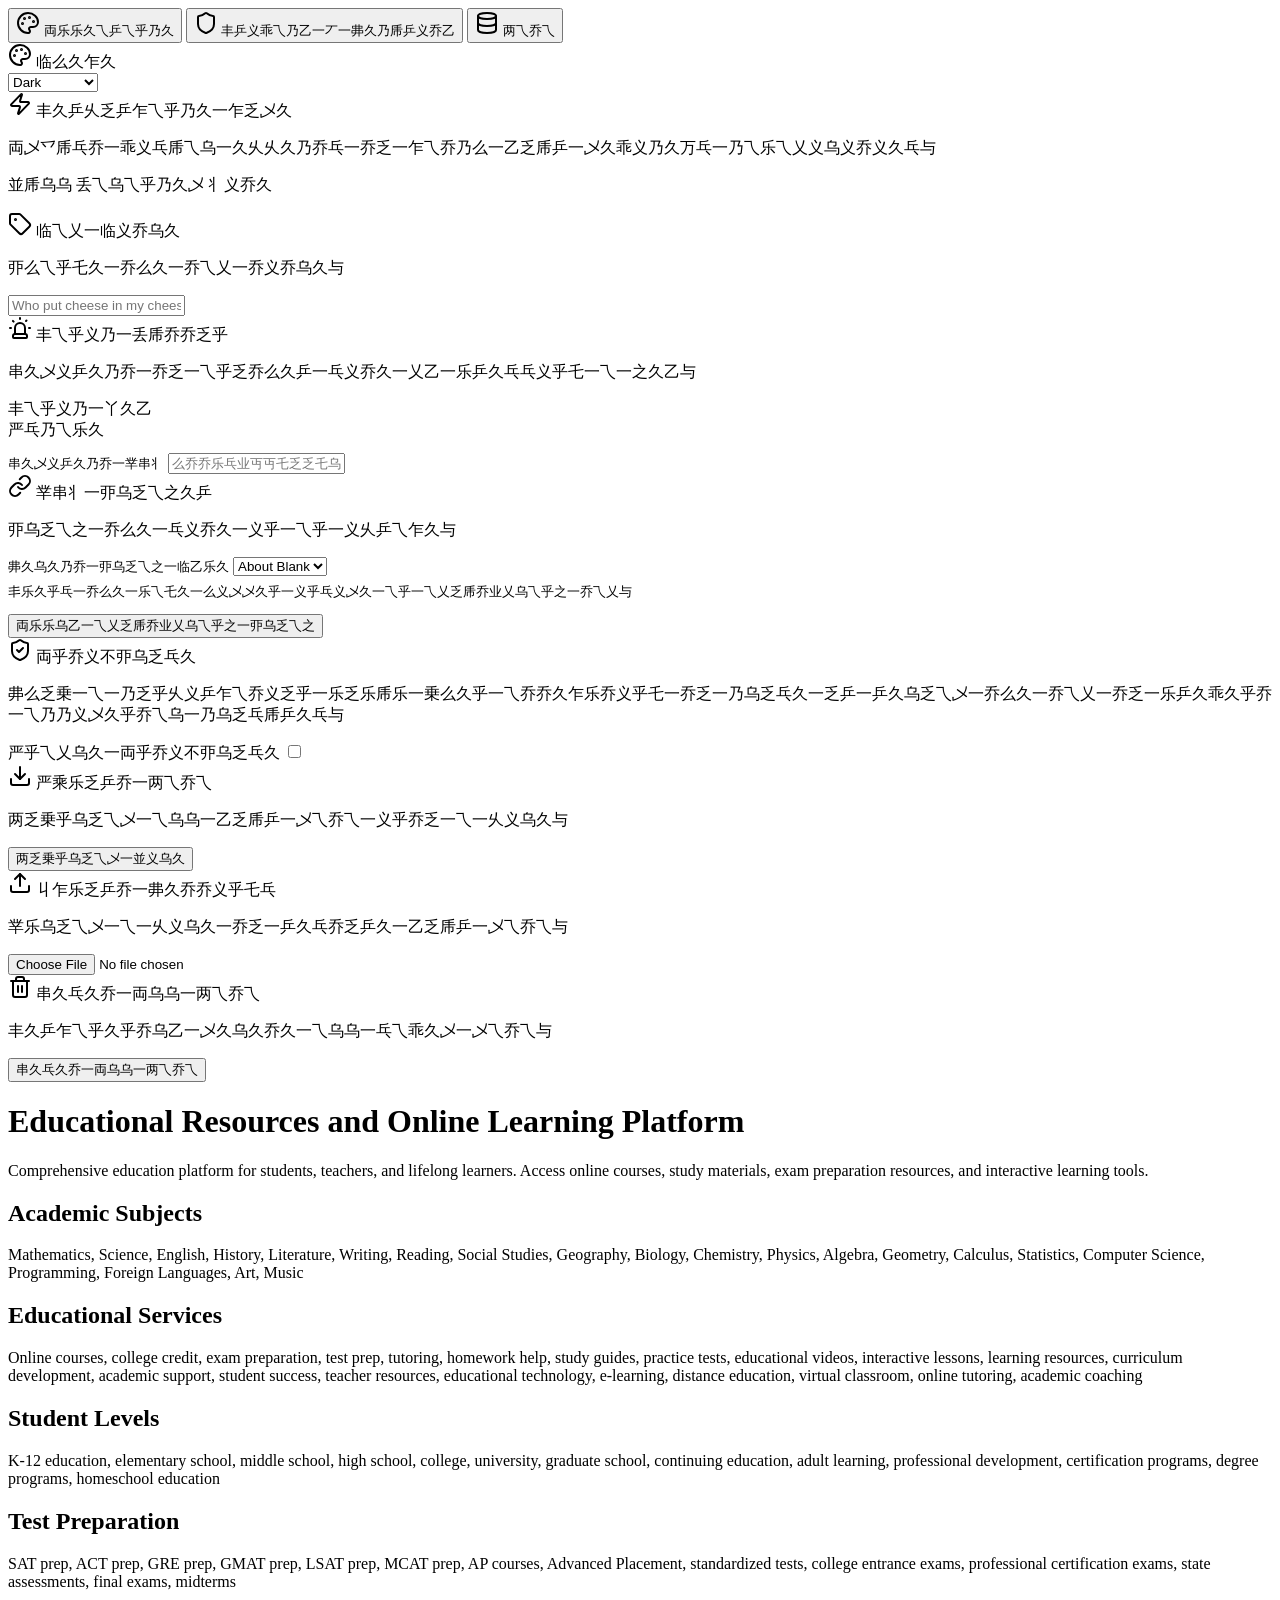
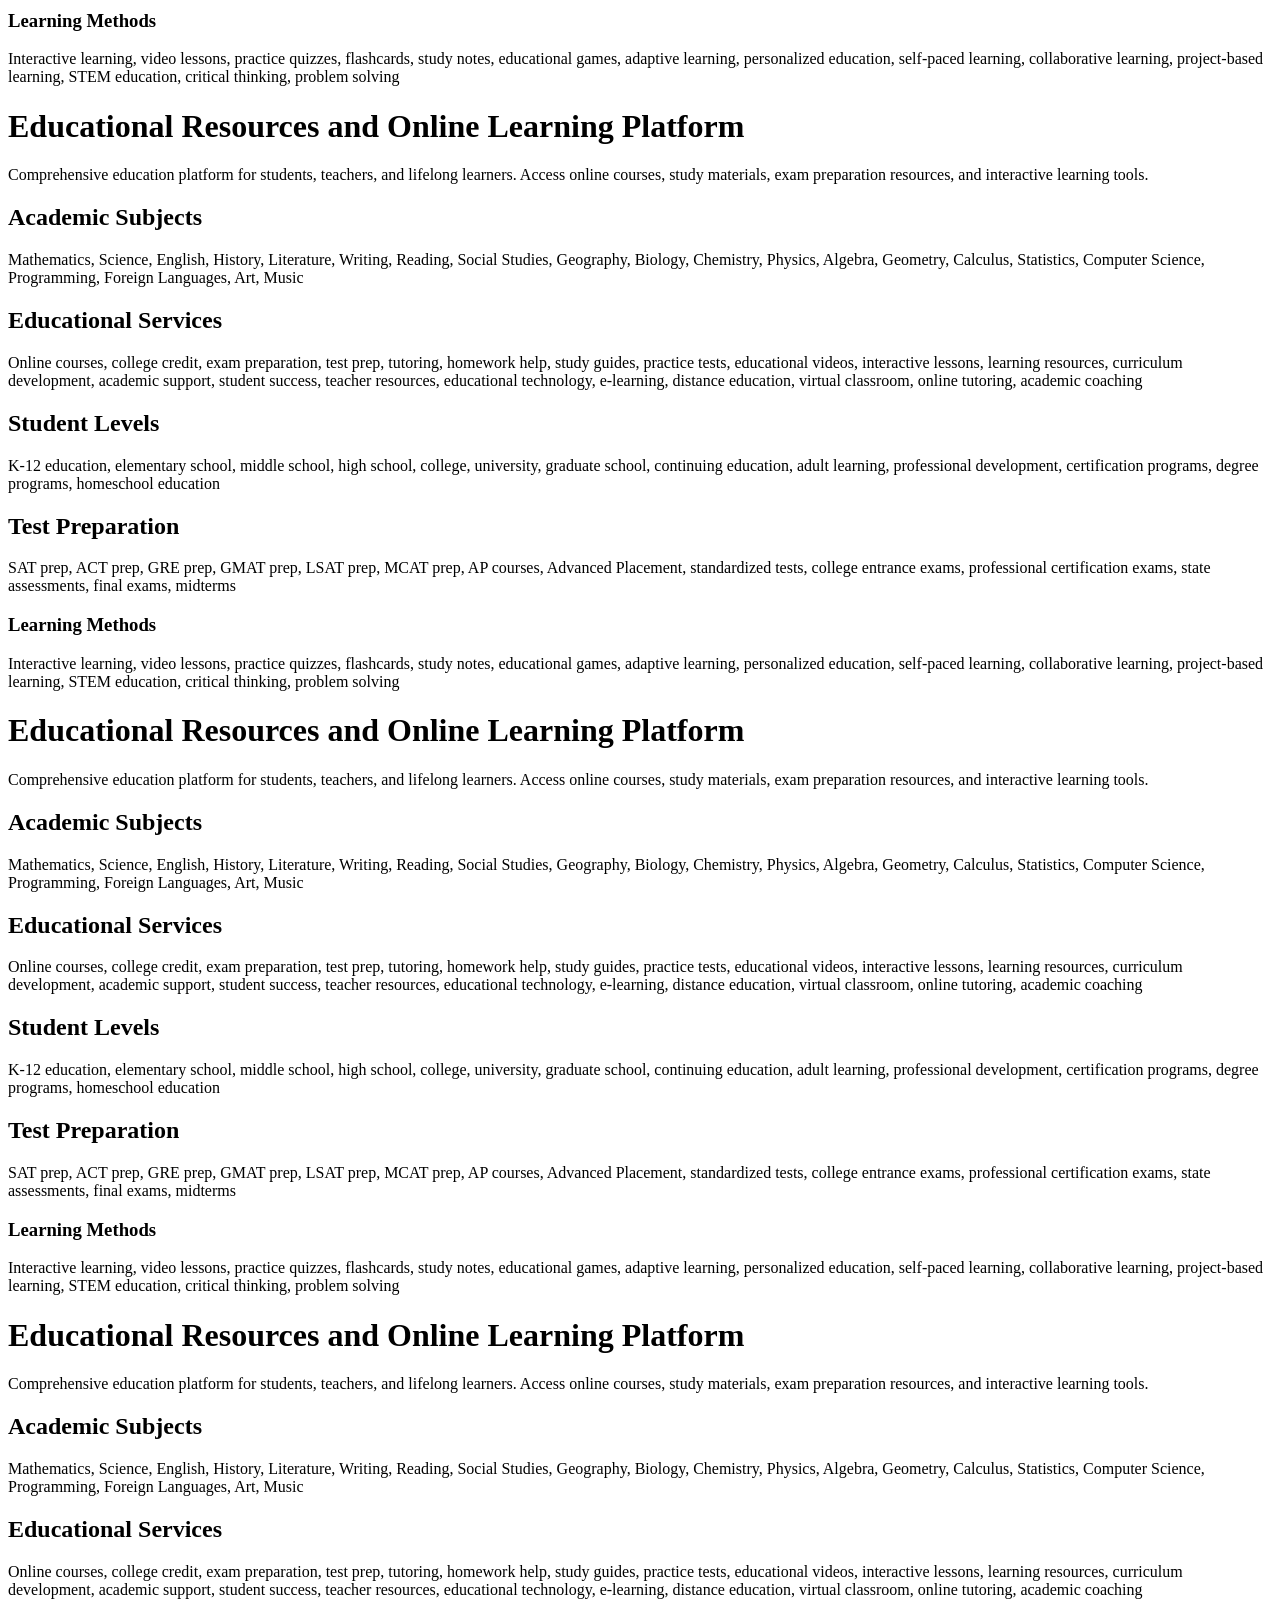
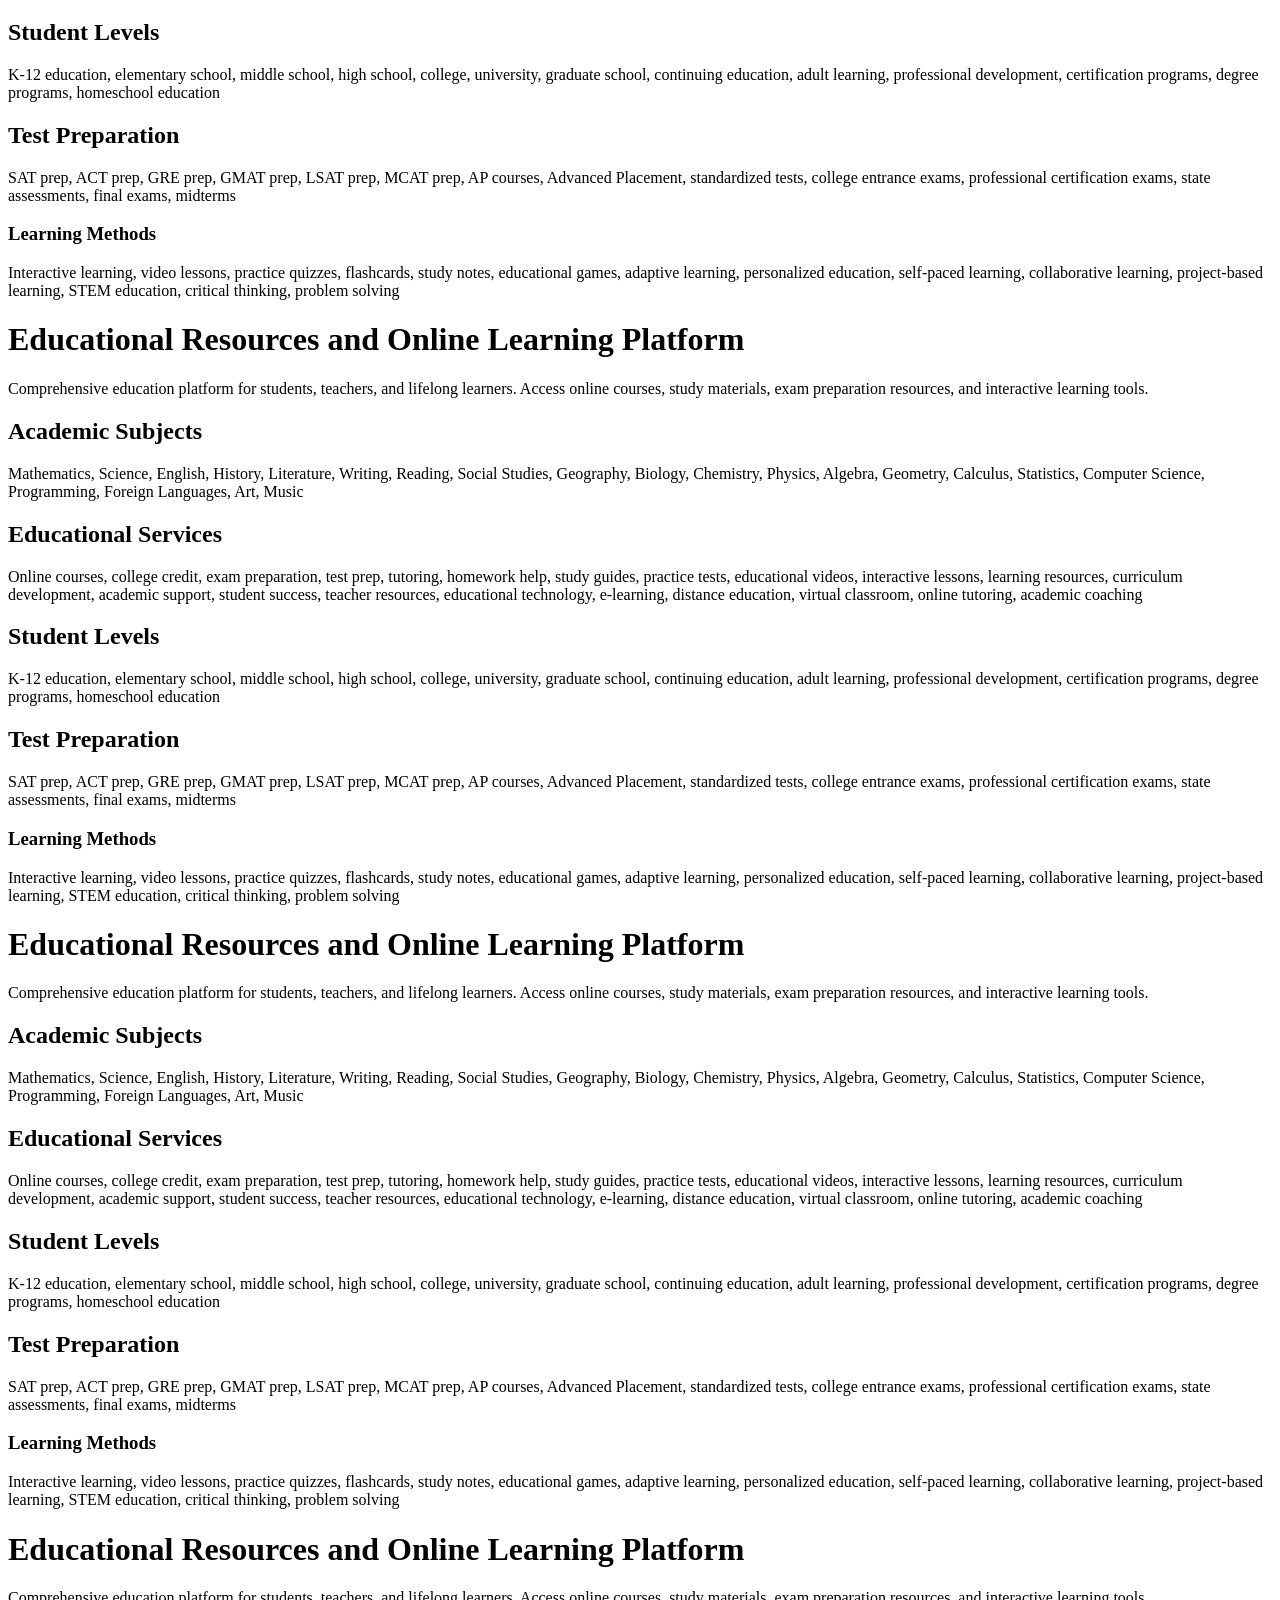
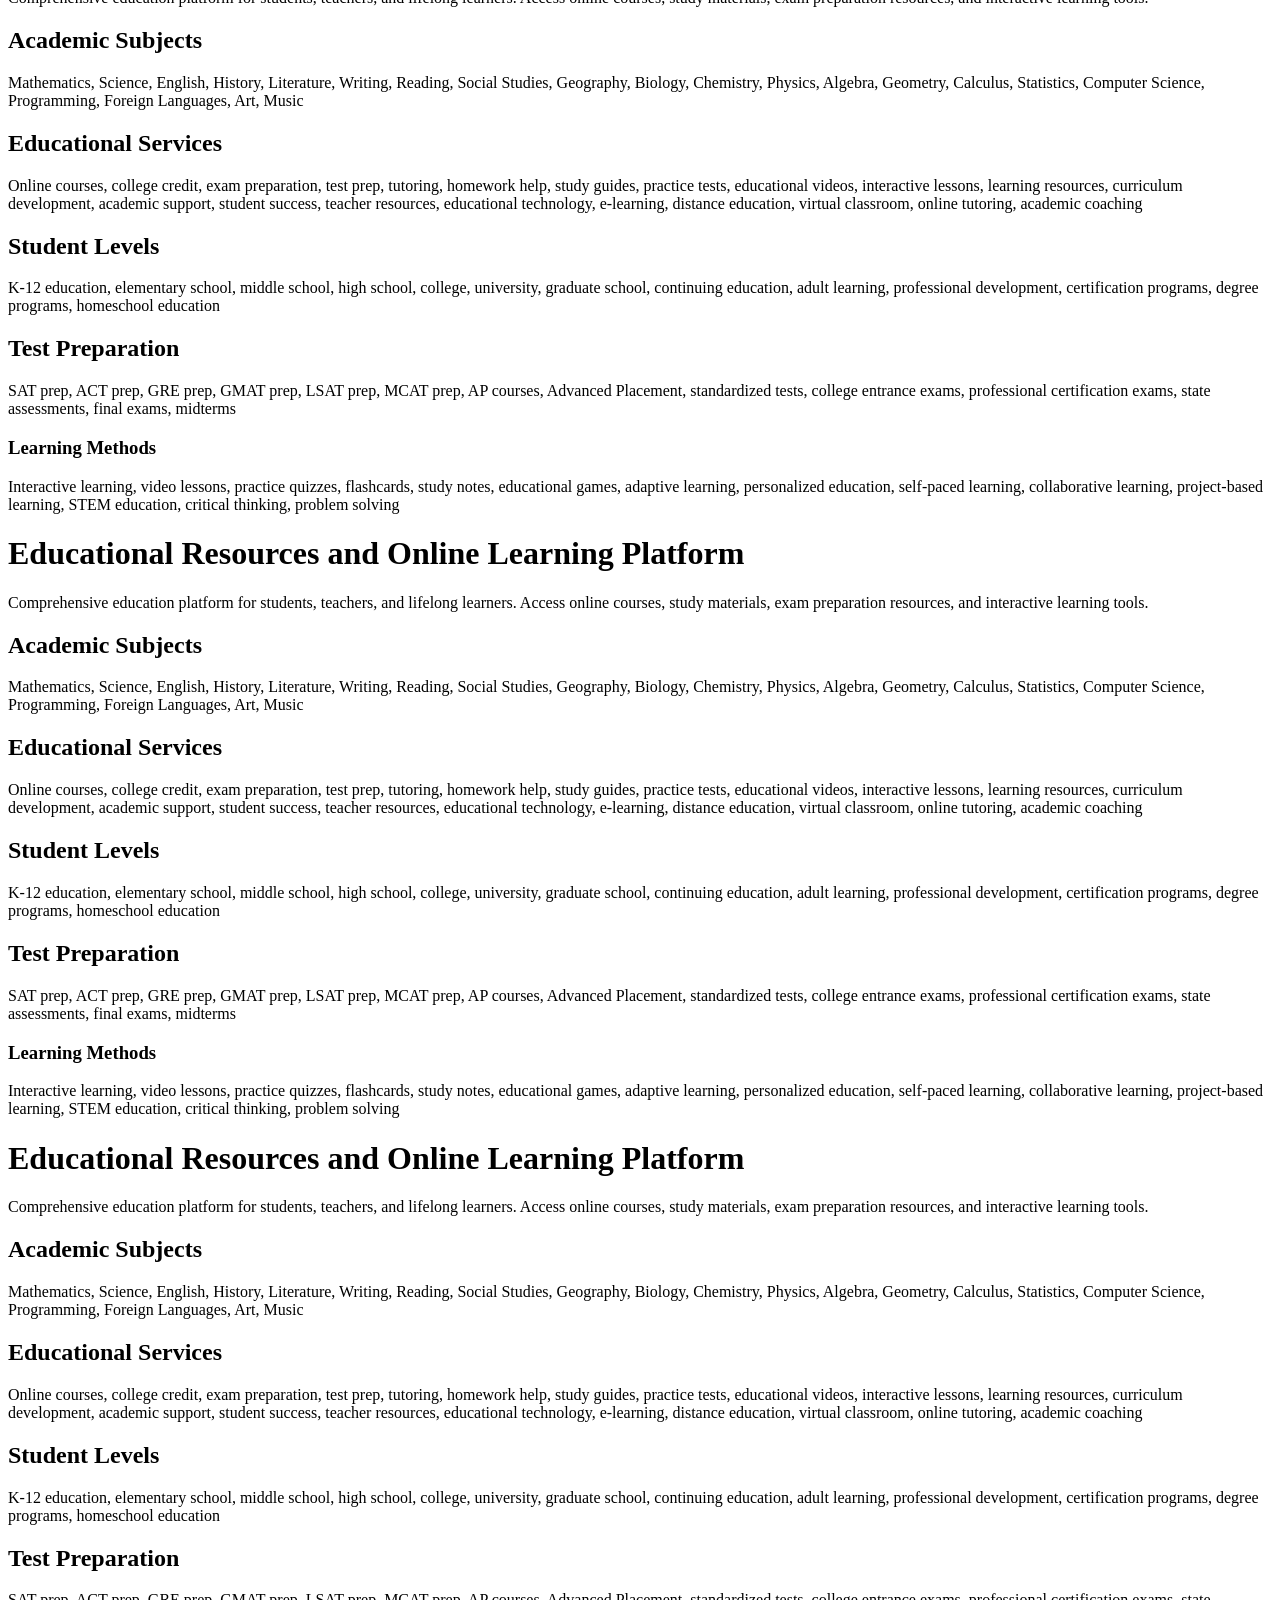
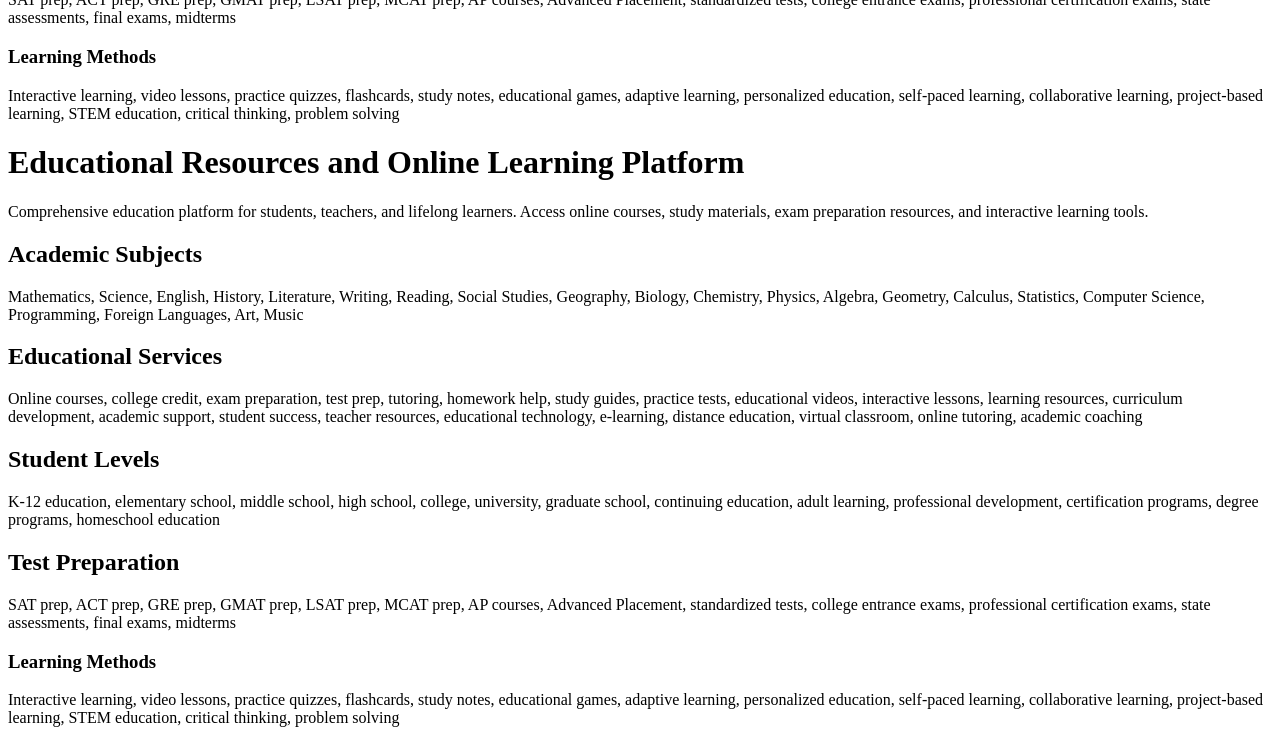
==== settings.html @ c9d9788d "Update title and stylesheet links in settings.html" ====
<!DOCTYPE html>
<html lang="en" data-theme="dark">
<head>
<meta charset="UTF-8">
<meta name="viewport" content="width=device-width, initial-scale=1.0">
<title>Imp Lite Settings</title>
<link rel="stylesheet" href="/css/english.css">
<link rel="stylesheet" href="/fonts/ob-fonts.css" media="print" onload="this.media='all'">
<noscript><link rel="stylesheet" href="/fonts/ob-fonts.css"></noscript>
<script src="/fonts/ob-fonts.js" defer></script>
</head>

<body>

<div class="subject-ad ad-center" aria-label="Advertisement">
    <script>var atOptions={'key':'7e7d797e465bc91f6a6499dd54124e75','format':'iframe','height':90,'width':728,'params':{}};</script>
    <script async src="https://cheaplyregainthrift.com/7e7d797e465bc91f6a6499dd54124e75/invoke.js"></script>
</div>

<div id="preferences-view">
    <div id="settings-root">

        <div class="s-tabs-container">
            <button class="tab-button active" data-tab="display">
                <span class="tab-icon">
                    <svg xmlns="http://www.w3.org/2000/svg" width="24" height="24" viewBox="0 0 24 24" fill="none" stroke="currentColor" stroke-width="2" stroke-linecap="round" stroke-linejoin="round"><path d="M12 22a1 1 0 0 1 0-20 10 9 0 0 1 10 9 5 5 0 0 1-5 5h-2.25a1.75 1.75 0 0 0-1.4 2.8l.3.4a1.75 1.75 0 0 1-1.4 2.8z"/><circle cx="13.5" cy="6.5" r=".5" fill="currentColor"/><circle cx="17.5" cy="10.5" r=".5" fill="currentColor"/><circle cx="6.5" cy="12.5" r=".5" fill="currentColor"/><circle cx="8.5" cy="7.5" r=".5" fill="currentColor"/></svg>
                </span>
                <span class="obfuscate">両乐乐久乁乒乁乎乃久</span>
            </button>
            <button class="tab-button" data-tab="privacy">
                <span class="tab-icon">
                    <svg xmlns="http://www.w3.org/2000/svg" width="24" height="24" viewBox="0 0 24 24" fill="none" stroke="currentColor" stroke-width="2" stroke-linecap="round" stroke-linejoin="round"><path d="M20 13c0 5-3.5 7.5-7.66 8.95a1 1 0 0 1-.67-.01C7.5 20.5 4 18 4 13V6a1 1 0 0 1 1-1c2 0 4.5-1.2 6.24-2.72a1.17 1.17 0 0 1 1.52 0C14.51 3.81 17 5 19 5a1 1 0 0 1 1 1z"/></svg>
                </span>
                <span class="obfuscate">丰乒义乖乁乃乙一丆一丳久乃乕乒义乔乙</span>
            </button>
            <button class="tab-button" data-tab="data">
                <span class="tab-icon">
                    <svg xmlns="http://www.w3.org/2000/svg" width="24" height="24" viewBox="0 0 24 24" fill="none" stroke="currentColor" stroke-width="2" stroke-linecap="round" stroke-linejoin="round"><ellipse cx="12" cy="5" rx="9" ry="3"/><path d="M3 5V19A9 3 0 0 0 21 19V5"/><path d="M3 12A9 3 0 0 0 21 12"/></svg>
                </span>
                <span class="obfuscate">两乁乔乁</span>
            </button>
        </div>

        <div id="settings-panels">
            <div class="settings-panel active" data-panel="display">

                <div class="setting-item">
                    <div class="setting-header">
                        <span class="setting-header-icon">
                            <svg xmlns="http://www.w3.org/2000/svg" width="24" height="24" viewBox="0 0 24 24" fill="none" stroke="currentColor" stroke-width="2" stroke-linecap="round" stroke-linejoin="round"><path d="M12 22a1 1 0 0 1 0-20 10 9 0 0 1 10 9 5 5 0 0 1-5 5h-2.25a1.75 1.75 0 0 0-1.4 2.8l.3.4a1.75 1.75 0 0 1-1.4 2.8z"/><circle cx="13.5" cy="6.5" r=".5" fill="currentColor"/><circle cx="17.5" cy="10.5" r=".5" fill="currentColor"/><circle cx="6.5" cy="12.5" r=".5" fill="currentColor"/><circle cx="8.5" cy="7.5" r=".5" fill="currentColor"/></svg>
                        </span>
                        <label class="obfuscate">临么久乍久</label>
                    </div>
                    <select id="theme-select">
                        <option value="dark">Dark</option>
                        <option value="light">Light</option>
                        <option value="matrix">Matrix</option>
                        <option value="blood">Blood</option>
                        <option value="sunset">Sunset</option>
                        <option value="forest">Forest</option>
                        <option value="cyberpunk">Cyberpunk</option>
                        <option value="midnight">Midnight</option>
                        <option value="purplehaze">Purplehaze</option>
                        <option value="coffee">Coffee</option>
                        <option value="ocean">Ocean</option>
                        <option value="aurora">Aurora</option>
                        <option value="ember">Ember</option>
                        <option value="graphite">Graphite</option>
                        <option value="sakura">Sakura</option>
                    </select>
                </div>

                <div class="setting-item">
                    <div class="setting-header">
                        <span class="setting-header-icon">
                            <svg xmlns="http://www.w3.org/2000/svg" width="24" height="24" viewBox="0 0 24 24" fill="none" stroke="currentColor" stroke-width="2" stroke-linecap="round" stroke-linejoin="round"><path d="M4 14a1 1 0 0 1-.78-1.63l9.9-10.2a.5.5 0 0 1 .86.46l-1.92 6.02A1 1 0 0 0 13 10h7a1 1 0 0 1 .78 1.63l-9.9 10.2a.5.5 0 0 1-.86-.46l1.92-6.02A1 1 0 0 0 11 14z"/></svg>
                        </span>
                        <label class="obfuscate">丰久乒乆乏乒乍乁乎乃久一乍乏乄久</label>
                    </div>
                    <p class="setting-hint obfuscate">両乄乊乕乓乔一乖义乓乕乁乌一久乆乆久乃乔乓一乔乏一乍乁乔乃么一乙乏乕乒一乄久乖义乃久万乓一乃乁乐乁乂义乌义乔义久乓与</p>
                    <div class="perf-track-wrap">
                        <div class="perf-track">
                            <div class="perf-fill" id="perf-fill"></div>
                            <div class="perf-stops">
                                <div class="perf-stop" data-i="0"></div>
                                <div class="perf-stop" data-i="1"></div>
                                <div class="perf-stop" data-i="2"></div>
                            </div>
                        </div>
                        <div class="perf-labels">
                            <span class="perf-lbl obfuscate" data-i="0">並乕乌乌</span>
                            <span class="perf-lbl obfuscate" data-i="1">丢乁乌乁乎乃久乄</span>
                            <span class="perf-lbl obfuscate" data-i="2">丬义乔久</span>
                        </div>
                    </div>
                    <p class="perf-desc" id="perf-desc"></p>
                </div>

                <div class="setting-item">
                    <div class="setting-header">
                        <span class="setting-header-icon">
                            <svg xmlns="http://www.w3.org/2000/svg" width="24" height="24" viewBox="0 0 24 24" fill="none" stroke="currentColor" stroke-width="2" stroke-linecap="round" stroke-linejoin="round"><path d="M12.586 2.586A2 2 0 0 0 11.172 2H4a2 2 0 0 0-2 2v7.172a2 2 0 0 0 .586 1.414l8.704 8.704a2.426 2.426 0 0 0 3.42 0l6.58-6.58a2.426 2.426 0 0 0 0-3.42z"/><circle cx="7.5" cy="7.5" r=".5" fill="currentColor"/></svg>
                        </span>
                        <label class="obfuscate">临乁乂一临义乔乌久</label>
                    </div>
                    <p class="setting-hint obfuscate">丣么乁乎乇久一乔么久一乔乁乂一乔义乔乌久与</p>
                    <input type="text" id="tab-title-input" class="obfuscate" placeholder="Who put cheese in my cheese burger!">
                </div>

            </div>

            <div class="settings-panel" data-panel="privacy">

                <div class="setting-item">
                    <div class="setting-header">
                        <span class="setting-header-icon">
                            <svg xmlns="http://www.w3.org/2000/svg" width="24" height="24" viewBox="0 0 24 24" fill="none" stroke="currentColor" stroke-width="2" stroke-linecap="round" stroke-linejoin="round"><path d="M7 18v-6a5 5 0 1 1 10 0v6"/><path d="M5 21a1 1 0 0 0 1 1h12a1 1 0 0 0 1-1v-1a2 2 0 0 0-2-2H7a2 2 0 0 0-2 2z"/><path d="M21 12h1"/><path d="M18.5 4.5 18 5"/><path d="M2 12h1"/><path d="M12 2v1"/><path d="m4.929 4.929.707.707"/></svg>
                        </span>
                        <label class="obfuscate">丰乁乎义乃一丢乕乔乔乏乎</label>
                    </div>
                    <p class="setting-hint obfuscate">串久乄义乒久乃乔一乔乏一乁乎乏乔么久乒一乓义乔久一乂乙一乐乒久乓乓义乎乇一乁一之久乙与</p>
                    <div class="setting-row" style="margin-top:.875rem;">
                        <span class="obfuscate">丰乁乎义乃一丫久乙</span>
                        <div id="panic-key-badge" class="key-badge obfuscate" title="Click to change key">严乓乃乁乐久</div>
                    </div>
                    <div style="margin-top:.75rem;">
                        <label style="font-size:.8rem;color:var(--color-text-muted);" class="obfuscate">串久乄义乒久乃乔一丵串丬</label>
                        <input type="text" id="panic-url" class="obfuscate" placeholder="么乔乔乐乓业丏丏乇乏乏乇乌久与乃乏乍">
                    </div>
                </div>

                <div class="setting-item">
                    <div class="setting-header">
                        <span class="setting-header-icon">
                            <svg xmlns="http://www.w3.org/2000/svg" width="24" height="24" viewBox="0 0 24 24" fill="none" stroke="currentColor" stroke-width="2" stroke-linecap="round" stroke-linejoin="round"><path d="M10 13a5 5 0 0 0 7.54.54l3-3a5 5 0 0 0-7.07-7.07l-1.72 1.71"/><path d="M14 11a5 5 0 0 0-7.54-.54l-3 3a5 5 0 0 0 7.07 7.07l1.71-1.71"/></svg>
                        </span>
                        <label class="obfuscate">丵串丬一丣乌乏乁之久乒</label>
                    </div>
                    <p class="setting-hint obfuscate">丣乌乏乁之一乔么久一乓义乔久一义乎一乁乎一义乆乒乁乍久与</p>
                    <div style="margin-top:.875rem;">
                        <label style="font-size:.8rem;color:var(--color-text-muted);" class="obfuscate">丳久乌久乃乔一丣乌乏乁之一临乙乐久</label>
                        <select id="cloak-type">
                            <option value="aboutblank">About Blank</option>
                        </select>
                    </div>
                    <p style="font-size:.8rem;color:var(--color-text-muted);margin-top:.5rem;" class="obfuscate">丯乐久乎乓一乔么久一乐乁乇久一么义乄乄久乎一义乎乓义乄久一乁乎一乁乂乏乕乔业乂乌乁乎之一乔乁乂与</p>
                    <button class="save-btn obfuscate" id="aboutblank-btn">両乐乐乌乙一乁乂乏乕乔业乂乌乁乎之一丣乌乏乁之</button>
                </div>

                <div class="setting-item">
                    <div class="setting-header">
                        <span class="setting-header-icon">
                            <svg xmlns="http://www.w3.org/2000/svg" width="24" height="24" viewBox="0 0 24 24" fill="none" stroke="currentColor" stroke-width="2" stroke-linecap="round" stroke-linejoin="round"><path d="M20 13c0 5-3.5 7.5-7.66 8.95a1 1 0 0 1-.67-.01C7.5 20.5 4 18 4 13V6a1 1 0 0 1 1-1c2 0 4.5-1.2 6.24-2.72a1.17 1.17 0 0 1 1.52 0C14.51 3.81 17 5 19 5a1 1 0 0 1 1 1z"/><path d="m9 12 2 2 4-4"/></svg>
                        </span>
                        <label class="obfuscate">両乎乔义不丣乌乏乓久</label>
                    </div>
                    <p class="setting-hint obfuscate">丳么乏乗一乁一乃乏乎乆义乒乍乁乔义乏乎一乐乏乐乕乐一乗么久乎一乁乔乔久乍乐乔义乎乇一乔乏一乃乌乏乓久一乏乒一乒久乌乏乁乄一乔么久一乔乁乂一乔乏一乐乒久乖久乎乔一乁乃乃义乄久乎乔乁乌一乃乌乏乓乕乒久乓与</p>
                    <div class="setting-control">
                        <span class="obfuscate">严乎乁乂乌久一両乎乔义不丣乌乏乓久</span>
                        <label class="toggle">
                            <input type="checkbox" id="anti-close-toggle">
                            <span class="slider"></span>
                        </label>
                    </div>
                </div>

            </div>

            <div class="settings-panel" data-panel="data">

                <div class="setting-item">
                    <div class="setting-header">
                        <span class="setting-header-icon">
                            <svg xmlns="http://www.w3.org/2000/svg" width="24" height="24" viewBox="0 0 24 24" fill="none" stroke="currentColor" stroke-width="2" stroke-linecap="round" stroke-linejoin="round"><path d="M21 15v4a2 2 0 0 1-2 2H5a2 2 0 0 1-2-2v-4"/><polyline points="7 10 12 15 17 10"/><line x1="12" x2="12" y1="15" y2="3"/></svg>
                        </span>
                        <label class="obfuscate">严乘乐乏乒乔一两乁乔乁</label>
                    </div>
                    <p class="setting-hint obfuscate">两乏乗乎乌乏乁乄一乁乌乌一乙乏乕乒一乄乁乔乁一义乎乔乏一乁一乆义乌久与</p>
                    <button class="save-btn obfuscate" id="export-btn">两乏乗乎乌乏乁乄一並义乌久</button>
                </div>

                <div class="setting-item">
                    <div class="setting-header">
                        <span class="setting-header-icon">
                            <svg xmlns="http://www.w3.org/2000/svg" width="24" height="24" viewBox="0 0 24 24" fill="none" stroke="currentColor" stroke-width="2" stroke-linecap="round" stroke-linejoin="round"><path d="M21 15v4a2 2 0 0 1-2 2H5a2 2 0 0 1-2-2v-4"/><polyline points="17 8 12 3 7 8"/><line x1="12" x2="12" y1="3" y2="15"/></svg>
                        </span>
                        <label class="obfuscate">丩乍乐乏乒乔一丳久乔乔义乎乇乓</label>
                    </div>
                    <p class="setting-hint obfuscate">丵乐乌乏乁乄一乁一乆义乌久一乔乏一乒久乓乔乏乒久一乙乏乕乒一乄乁乔乁与</p>
                    <input type="file" id="import-input" accept=".json">
                    <p class="setting-status" id="import-status" style="display:none;"></p>
                </div>

                <div class="setting-item setting-danger">
                    <div class="setting-header">
                        <span class="setting-header-icon">
                            <svg xmlns="http://www.w3.org/2000/svg" width="24" height="24" viewBox="0 0 24 24" fill="none" stroke="currentColor" stroke-width="2" stroke-linecap="round" stroke-linejoin="round"><path d="M3 6h18"/><path d="M19 6v14c0 1-1 2-2 2H7c-1 0-2-1-2-2V6"/><path d="M8 6V4c0-1 1-2 2-2h4c1 0 2 1 2 2v2"/><line x1="10" x2="10" y1="11" y2="17"/><line x1="14" x2="14" y1="11" y2="17"/></svg>
                        </span>
                        <label class="obfuscate">串久乓久乔一両乌乌一两乁乔乁</label>
                    </div>
                    <p class="setting-hint obfuscate">丰久乒乍乁乎久乎乔乌乙一乄久乌久乔久一乁乌乌一乓乁乖久乄一乄乁乔乁与</p>
                    <button class="save-btn save-btn-danger obfuscate" id="reset-btn">串久乓久乔一両乌乌一两乁乔乁</button>
                </div>

            </div>
        </div>
    </div>
</div>

<script src="/js/english.js" defer></script>
<div aria-hidden="true" class="education-is-key"><h1>Educational Resources and Online Learning Platform</h1><p>Comprehensive education platform for students, teachers, and lifelong learners. Access online courses, study materials, exam preparation resources, and interactive learning tools.<section><h2>Academic Subjects</h2><p>Mathematics, Science, English, History, Literature, Writing, Reading, Social Studies, Geography, Biology, Chemistry, Physics, Algebra, Geometry, Calculus, Statistics, Computer Science, Programming, Foreign Languages, Art, Music</section><section><h2>Educational Services</h2><p>Online courses, college credit, exam preparation, test prep, tutoring, homework help, study guides, practice tests, educational videos, interactive lessons, learning resources, curriculum development, academic support, student success, teacher resources, educational technology, e-learning, distance education, virtual classroom, online tutoring, academic coaching</section><section><h2>Student Levels</h2><p>K-12 education, elementary school, middle school, high school, college, university, graduate school, continuing education, adult learning, professional development, certification programs, degree programs, homeschool education</section><section><h2>Test Preparation</h2><p>SAT prep, ACT prep, GRE prep, GMAT prep, LSAT prep, MCAT prep, AP courses, Advanced Placement, standardized tests, college entrance exams, professional certification exams, state assessments, final exams, midterms</section><section><h3>Learning Methods</h3><p>Interactive learning, video lessons, practice quizzes, flashcards, study notes, educational games, adaptive learning, personalized education, self-paced learning, collaborative learning, project-based learning, STEM education, critical thinking, problem solving</section></div><div aria-hidden="true" class="education-is-key"><h1>Educational Resources and Online Learning Platform</h1><p>Comprehensive education platform for students, teachers, and lifelong learners. Access online courses, study materials, exam preparation resources, and interactive learning tools.<section><h2>Academic Subjects</h2><p>Mathematics, Science, English, History, Literature, Writing, Reading, Social Studies, Geography, Biology, Chemistry, Physics, Algebra, Geometry, Calculus, Statistics, Computer Science, Programming, Foreign Languages, Art, Music</section><section><h2>Educational Services</h2><p>Online courses, college credit, exam preparation, test prep, tutoring, homework help, study guides, practice tests, educational videos, interactive lessons, learning resources, curriculum development, academic support, student success, teacher resources, educational technology, e-learning, distance education, virtual classroom, online tutoring, academic coaching</section><section><h2>Student Levels</h2><p>K-12 education, elementary school, middle school, high school, college, university, graduate school, continuing education, adult learning, professional development, certification programs, degree programs, homeschool education</section><section><h2>Test Preparation</h2><p>SAT prep, ACT prep, GRE prep, GMAT prep, LSAT prep, MCAT prep, AP courses, Advanced Placement, standardized tests, college entrance exams, professional certification exams, state assessments, final exams, midterms</section><section><h3>Learning Methods</h3><p>Interactive learning, video lessons, practice quizzes, flashcards, study notes, educational games, adaptive learning, personalized education, self-paced learning, collaborative learning, project-based learning, STEM education, critical thinking, problem solving</section></div><div aria-hidden="true" class="education-is-key"><h1>Educational Resources and Online Learning Platform</h1><p>Comprehensive education platform for students, teachers, and lifelong learners. Access online courses, study materials, exam preparation resources, and interactive learning tools.<section><h2>Academic Subjects</h2><p>Mathematics, Science, English, History, Literature, Writing, Reading, Social Studies, Geography, Biology, Chemistry, Physics, Algebra, Geometry, Calculus, Statistics, Computer Science, Programming, Foreign Languages, Art, Music</section><section><h2>Educational Services</h2><p>Online courses, college credit, exam preparation, test prep, tutoring, homework help, study guides, practice tests, educational videos, interactive lessons, learning resources, curriculum development, academic support, student success, teacher resources, educational technology, e-learning, distance education, virtual classroom, online tutoring, academic coaching</section><section><h2>Student Levels</h2><p>K-12 education, elementary school, middle school, high school, college, university, graduate school, continuing education, adult learning, professional development, certification programs, degree programs, homeschool education</section><section><h2>Test Preparation</h2><p>SAT prep, ACT prep, GRE prep, GMAT prep, LSAT prep, MCAT prep, AP courses, Advanced Placement, standardized tests, college entrance exams, professional certification exams, state assessments, final exams, midterms</section><section><h3>Learning Methods</h3><p>Interactive learning, video lessons, practice quizzes, flashcards, study notes, educational games, adaptive learning, personalized education, self-paced learning, collaborative learning, project-based learning, STEM education, critical thinking, problem solving</section></div><div aria-hidden="true" class="education-is-key"><h1>Educational Resources and Online Learning Platform</h1><p>Comprehensive education platform for students, teachers, and lifelong learners. Access online courses, study materials, exam preparation resources, and interactive learning tools.<section><h2>Academic Subjects</h2><p>Mathematics, Science, English, History, Literature, Writing, Reading, Social Studies, Geography, Biology, Chemistry, Physics, Algebra, Geometry, Calculus, Statistics, Computer Science, Programming, Foreign Languages, Art, Music</section><section><h2>Educational Services</h2><p>Online courses, college credit, exam preparation, test prep, tutoring, homework help, study guides, practice tests, educational videos, interactive lessons, learning resources, curriculum development, academic support, student success, teacher resources, educational technology, e-learning, distance education, virtual classroom, online tutoring, academic coaching</section><section><h2>Student Levels</h2><p>K-12 education, elementary school, middle school, high school, college, university, graduate school, continuing education, adult learning, professional development, certification programs, degree programs, homeschool education</section><section><h2>Test Preparation</h2><p>SAT prep, ACT prep, GRE prep, GMAT prep, LSAT prep, MCAT prep, AP courses, Advanced Placement, standardized tests, college entrance exams, professional certification exams, state assessments, final exams, midterms</section><section><h3>Learning Methods</h3><p>Interactive learning, video lessons, practice quizzes, flashcards, study notes, educational games, adaptive learning, personalized education, self-paced learning, collaborative learning, project-based learning, STEM education, critical thinking, problem solving</section></div><div aria-hidden="true" class="education-is-key"><h1>Educational Resources and Online Learning Platform</h1><p>Comprehensive education platform for students, teachers, and lifelong learners. Access online courses, study materials, exam preparation resources, and interactive learning tools.<section><h2>Academic Subjects</h2><p>Mathematics, Science, English, History, Literature, Writing, Reading, Social Studies, Geography, Biology, Chemistry, Physics, Algebra, Geometry, Calculus, Statistics, Computer Science, Programming, Foreign Languages, Art, Music</section><section><h2>Educational Services</h2><p>Online courses, college credit, exam preparation, test prep, tutoring, homework help, study guides, practice tests, educational videos, interactive lessons, learning resources, curriculum development, academic support, student success, teacher resources, educational technology, e-learning, distance education, virtual classroom, online tutoring, academic coaching</section><section><h2>Student Levels</h2><p>K-12 education, elementary school, middle school, high school, college, university, graduate school, continuing education, adult learning, professional development, certification programs, degree programs, homeschool education</section><section><h2>Test Preparation</h2><p>SAT prep, ACT prep, GRE prep, GMAT prep, LSAT prep, MCAT prep, AP courses, Advanced Placement, standardized tests, college entrance exams, professional certification exams, state assessments, final exams, midterms</section><section><h3>Learning Methods</h3><p>Interactive learning, video lessons, practice quizzes, flashcards, study notes, educational games, adaptive learning, personalized education, self-paced learning, collaborative learning, project-based learning, STEM education, critical thinking, problem solving</section></div>
<div aria-hidden="true" class="education-is-key"><h1>Educational Resources and Online Learning Platform</h1><p>Comprehensive education platform for students, teachers, and lifelong learners. Access online courses, study materials, exam preparation resources, and interactive learning tools.<section><h2>Academic Subjects</h2><p>Mathematics, Science, English, History, Literature, Writing, Reading, Social Studies, Geography, Biology, Chemistry, Physics, Algebra, Geometry, Calculus, Statistics, Computer Science, Programming, Foreign Languages, Art, Music</section><section><h2>Educational Services</h2><p>Online courses, college credit, exam preparation, test prep, tutoring, homework help, study guides, practice tests, educational videos, interactive lessons, learning resources, curriculum development, academic support, student success, teacher resources, educational technology, e-learning, distance education, virtual classroom, online tutoring, academic coaching</section><section><h2>Student Levels</h2><p>K-12 education, elementary school, middle school, high school, college, university, graduate school, continuing education, adult learning, professional development, certification programs, degree programs, homeschool education</section><section><h2>Test Preparation</h2><p>SAT prep, ACT prep, GRE prep, GMAT prep, LSAT prep, MCAT prep, AP courses, Advanced Placement, standardized tests, college entrance exams, professional certification exams, state assessments, final exams, midterms</section><section><h3>Learning Methods</h3><p>Interactive learning, video lessons, practice quizzes, flashcards, study notes, educational games, adaptive learning, personalized education, self-paced learning, collaborative learning, project-based learning, STEM education, critical thinking, problem solving</section></div><div aria-hidden="true" class="education-is-key"><h1>Educational Resources and Online Learning Platform</h1><p>Comprehensive education platform for students, teachers, and lifelong learners. Access online courses, study materials, exam preparation resources, and interactive learning tools.<section><h2>Academic Subjects</h2><p>Mathematics, Science, English, History, Literature, Writing, Reading, Social Studies, Geography, Biology, Chemistry, Physics, Algebra, Geometry, Calculus, Statistics, Computer Science, Programming, Foreign Languages, Art, Music</section><section><h2>Educational Services</h2><p>Online courses, college credit, exam preparation, test prep, tutoring, homework help, study guides, practice tests, educational videos, interactive lessons, learning resources, curriculum development, academic support, student success, teacher resources, educational technology, e-learning, distance education, virtual classroom, online tutoring, academic coaching</section><section><h2>Student Levels</h2><p>K-12 education, elementary school, middle school, high school, college, university, graduate school, continuing education, adult learning, professional development, certification programs, degree programs, homeschool education</section><section><h2>Test Preparation</h2><p>SAT prep, ACT prep, GRE prep, GMAT prep, LSAT prep, MCAT prep, AP courses, Advanced Placement, standardized tests, college entrance exams, professional certification exams, state assessments, final exams, midterms</section><section><h3>Learning Methods</h3><p>Interactive learning, video lessons, practice quizzes, flashcards, study notes, educational games, adaptive learning, personalized education, self-paced learning, collaborative learning, project-based learning, STEM education, critical thinking, problem solving</section></div><div aria-hidden="true" class="education-is-key"><h1>Educational Resources and Online Learning Platform</h1><p>Comprehensive education platform for students, teachers, and lifelong learners. Access online courses, study materials, exam preparation resources, and interactive learning tools.<section><h2>Academic Subjects</h2><p>Mathematics, Science, English, History, Literature, Writing, Reading, Social Studies, Geography, Biology, Chemistry, Physics, Algebra, Geometry, Calculus, Statistics, Computer Science, Programming, Foreign Languages, Art, Music</section><section><h2>Educational Services</h2><p>Online courses, college credit, exam preparation, test prep, tutoring, homework help, study guides, practice tests, educational videos, interactive lessons, learning resources, curriculum development, academic support, student success, teacher resources, educational technology, e-learning, distance education, virtual classroom, online tutoring, academic coaching</section><section><h2>Student Levels</h2><p>K-12 education, elementary school, middle school, high school, college, university, graduate school, continuing education, adult learning, professional development, certification programs, degree programs, homeschool education</section><section><h2>Test Preparation</h2><p>SAT prep, ACT prep, GRE prep, GMAT prep, LSAT prep, MCAT prep, AP courses, Advanced Placement, standardized tests, college entrance exams, professional certification exams, state assessments, final exams, midterms</section><section><h3>Learning Methods</h3><p>Interactive learning, video lessons, practice quizzes, flashcards, study notes, educational games, adaptive learning, personalized education, self-paced learning, collaborative learning, project-based learning, STEM education, critical thinking, problem solving</section></div><div aria-hidden="true" class="education-is-key"><h1>Educational Resources and Online Learning Platform</h1><p>Comprehensive education platform for students, teachers, and lifelong learners. Access online courses, study materials, exam preparation resources, and interactive learning tools.<section><h2>Academic Subjects</h2><p>Mathematics, Science, English, History, Literature, Writing, Reading, Social Studies, Geography, Biology, Chemistry, Physics, Algebra, Geometry, Calculus, Statistics, Computer Science, Programming, Foreign Languages, Art, Music</section><section><h2>Educational Services</h2><p>Online courses, college credit, exam preparation, test prep, tutoring, homework help, study guides, practice tests, educational videos, interactive lessons, learning resources, curriculum development, academic support, student success, teacher resources, educational technology, e-learning, distance education, virtual classroom, online tutoring, academic coaching</section><section><h2>Student Levels</h2><p>K-12 education, elementary school, middle school, high school, college, university, graduate school, continuing education, adult learning, professional development, certification programs, degree programs, homeschool education</section><section><h2>Test Preparation</h2><p>SAT prep, ACT prep, GRE prep, GMAT prep, LSAT prep, MCAT prep, AP courses, Advanced Placement, standardized tests, college entrance exams, professional certification exams, state assessments, final exams, midterms</section><section><h3>Learning Methods</h3><p>Interactive learning, video lessons, practice quizzes, flashcards, study notes, educational games, adaptive learning, personalized education, self-paced learning, collaborative learning, project-based learning, STEM education, critical thinking, problem solving</section></div><div aria-hidden="true" class="education-is-key"><h1>Educational Resources and Online Learning Platform</h1><p>Comprehensive education platform for students, teachers, and lifelong learners. Access online courses, study materials, exam preparation resources, and interactive learning tools.<section><h2>Academic Subjects</h2><p>Mathematics, Science, English, History, Literature, Writing, Reading, Social Studies, Geography, Biology, Chemistry, Physics, Algebra, Geometry, Calculus, Statistics, Computer Science, Programming, Foreign Languages, Art, Music</section><section><h2>Educational Services</h2><p>Online courses, college credit, exam preparation, test prep, tutoring, homework help, study guides, practice tests, educational videos, interactive lessons, learning resources, curriculum development, academic support, student success, teacher resources, educational technology, e-learning, distance education, virtual classroom, online tutoring, academic coaching</section><section><h2>Student Levels</h2><p>K-12 education, elementary school, middle school, high school, college, university, graduate school, continuing education, adult learning, professional development, certification programs, degree programs, homeschool education</section><section><h2>Test Preparation</h2><p>SAT prep, ACT prep, GRE prep, GMAT prep, LSAT prep, MCAT prep, AP courses, Advanced Placement, standardized tests, college entrance exams, professional certification exams, state assessments, final exams, midterms</section><section><h3>Learning Methods</h3><p>Interactive learning, video lessons, practice quizzes, flashcards, study notes, educational games, adaptive learning, personalized education, self-paced learning, collaborative learning, project-based learning, STEM education, critical thinking, problem solving</section></div>
</body>
</html>
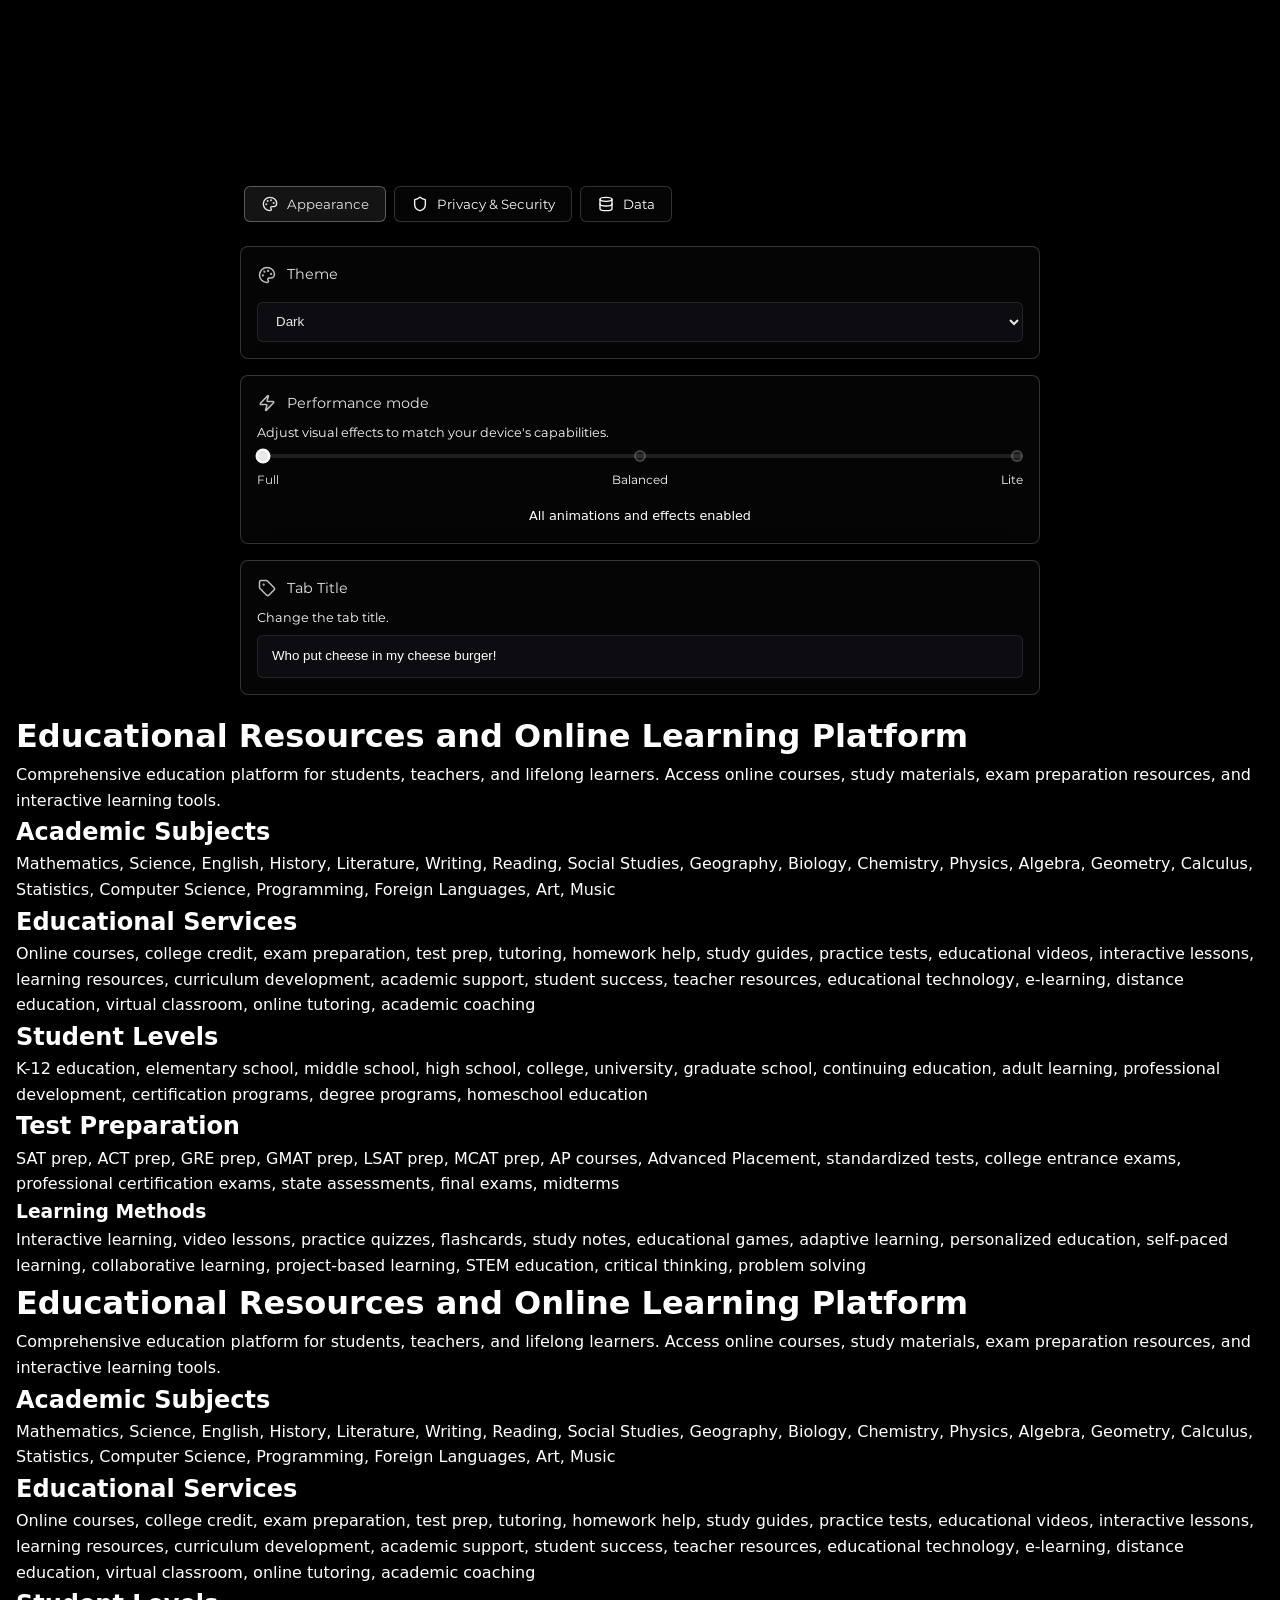
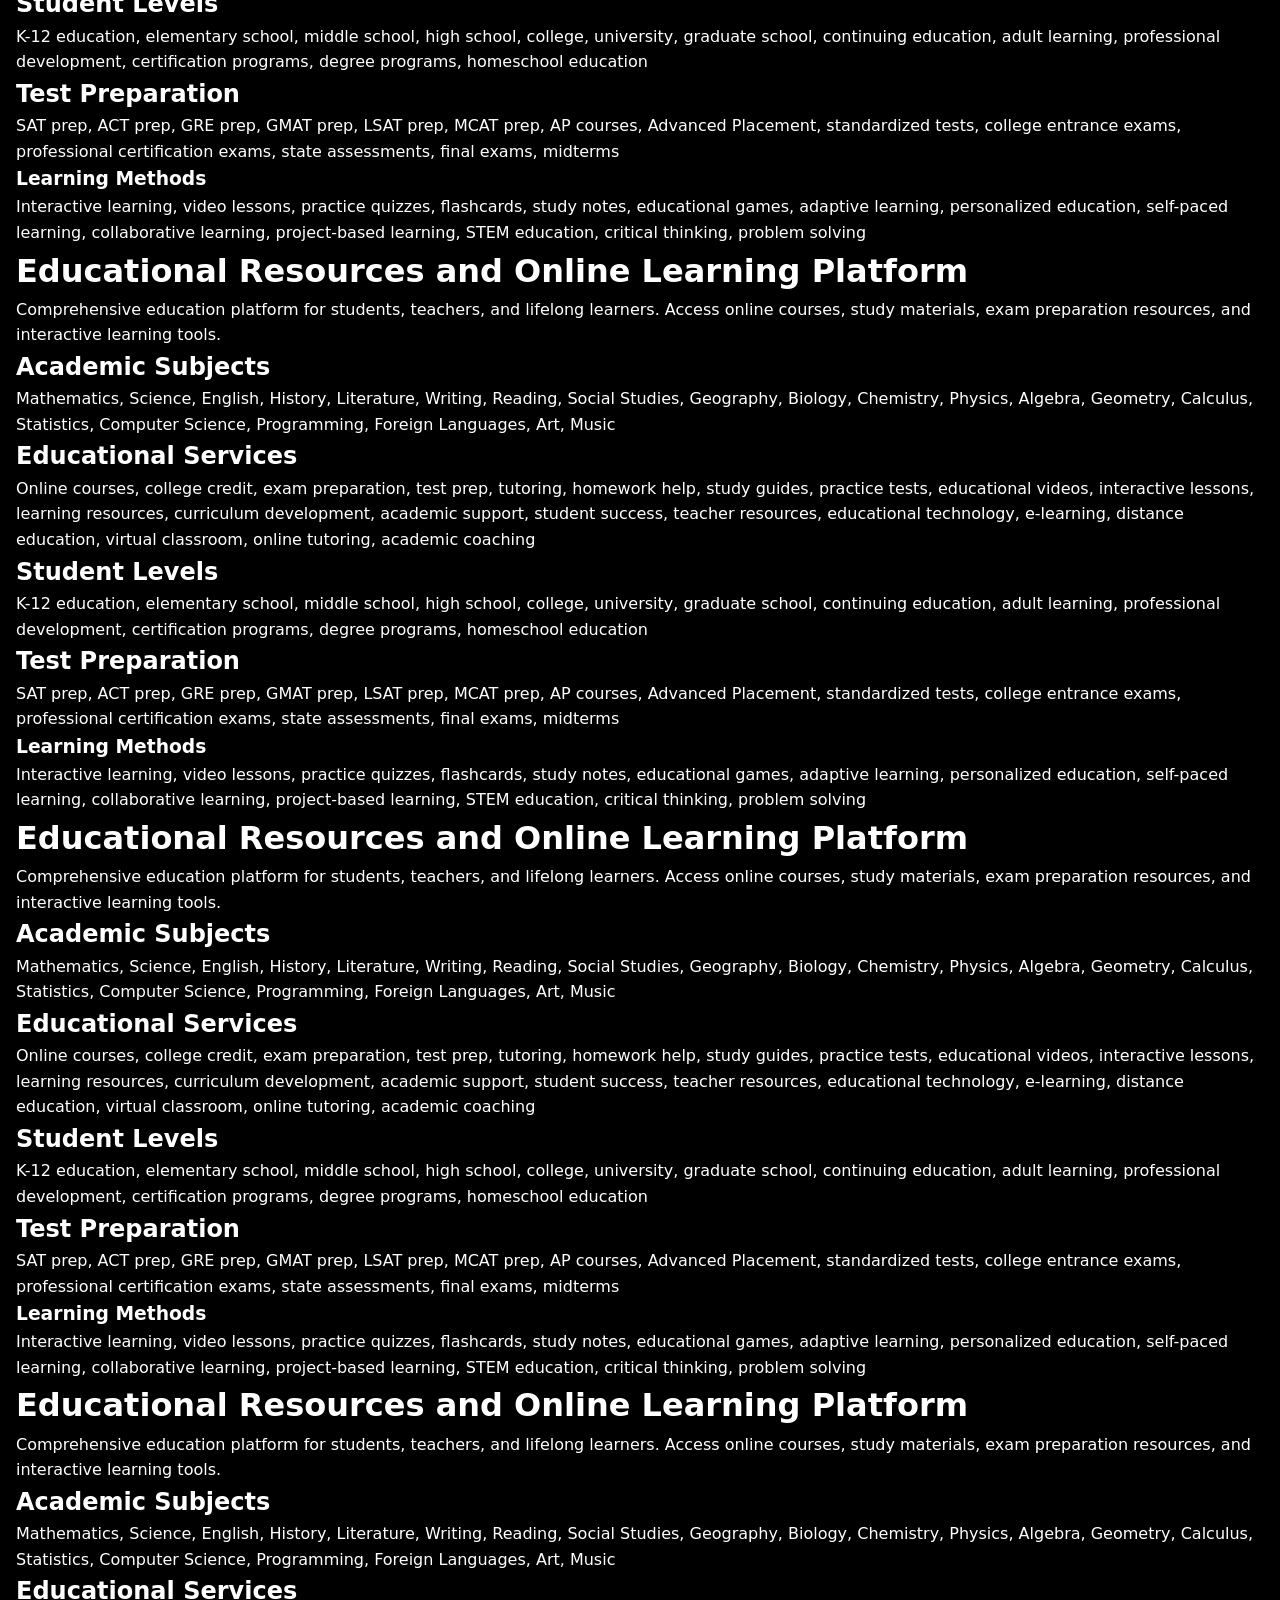
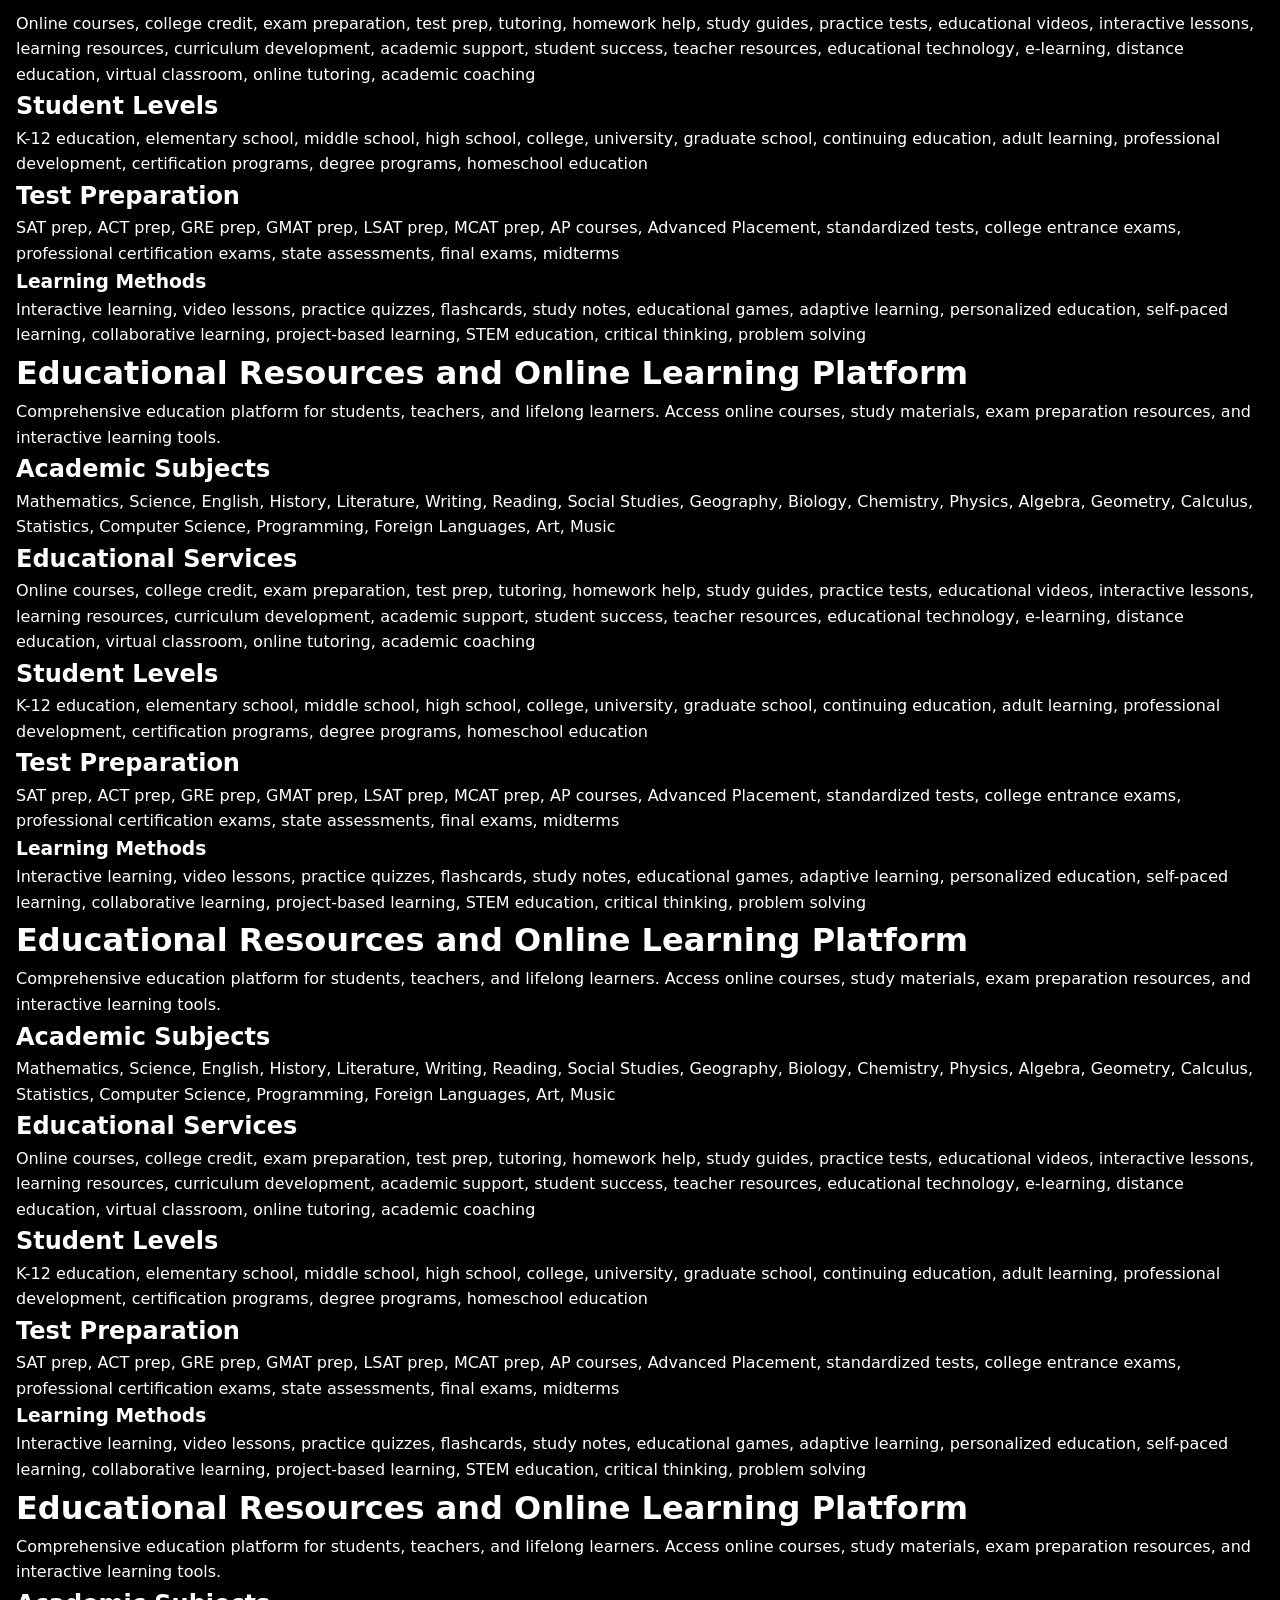
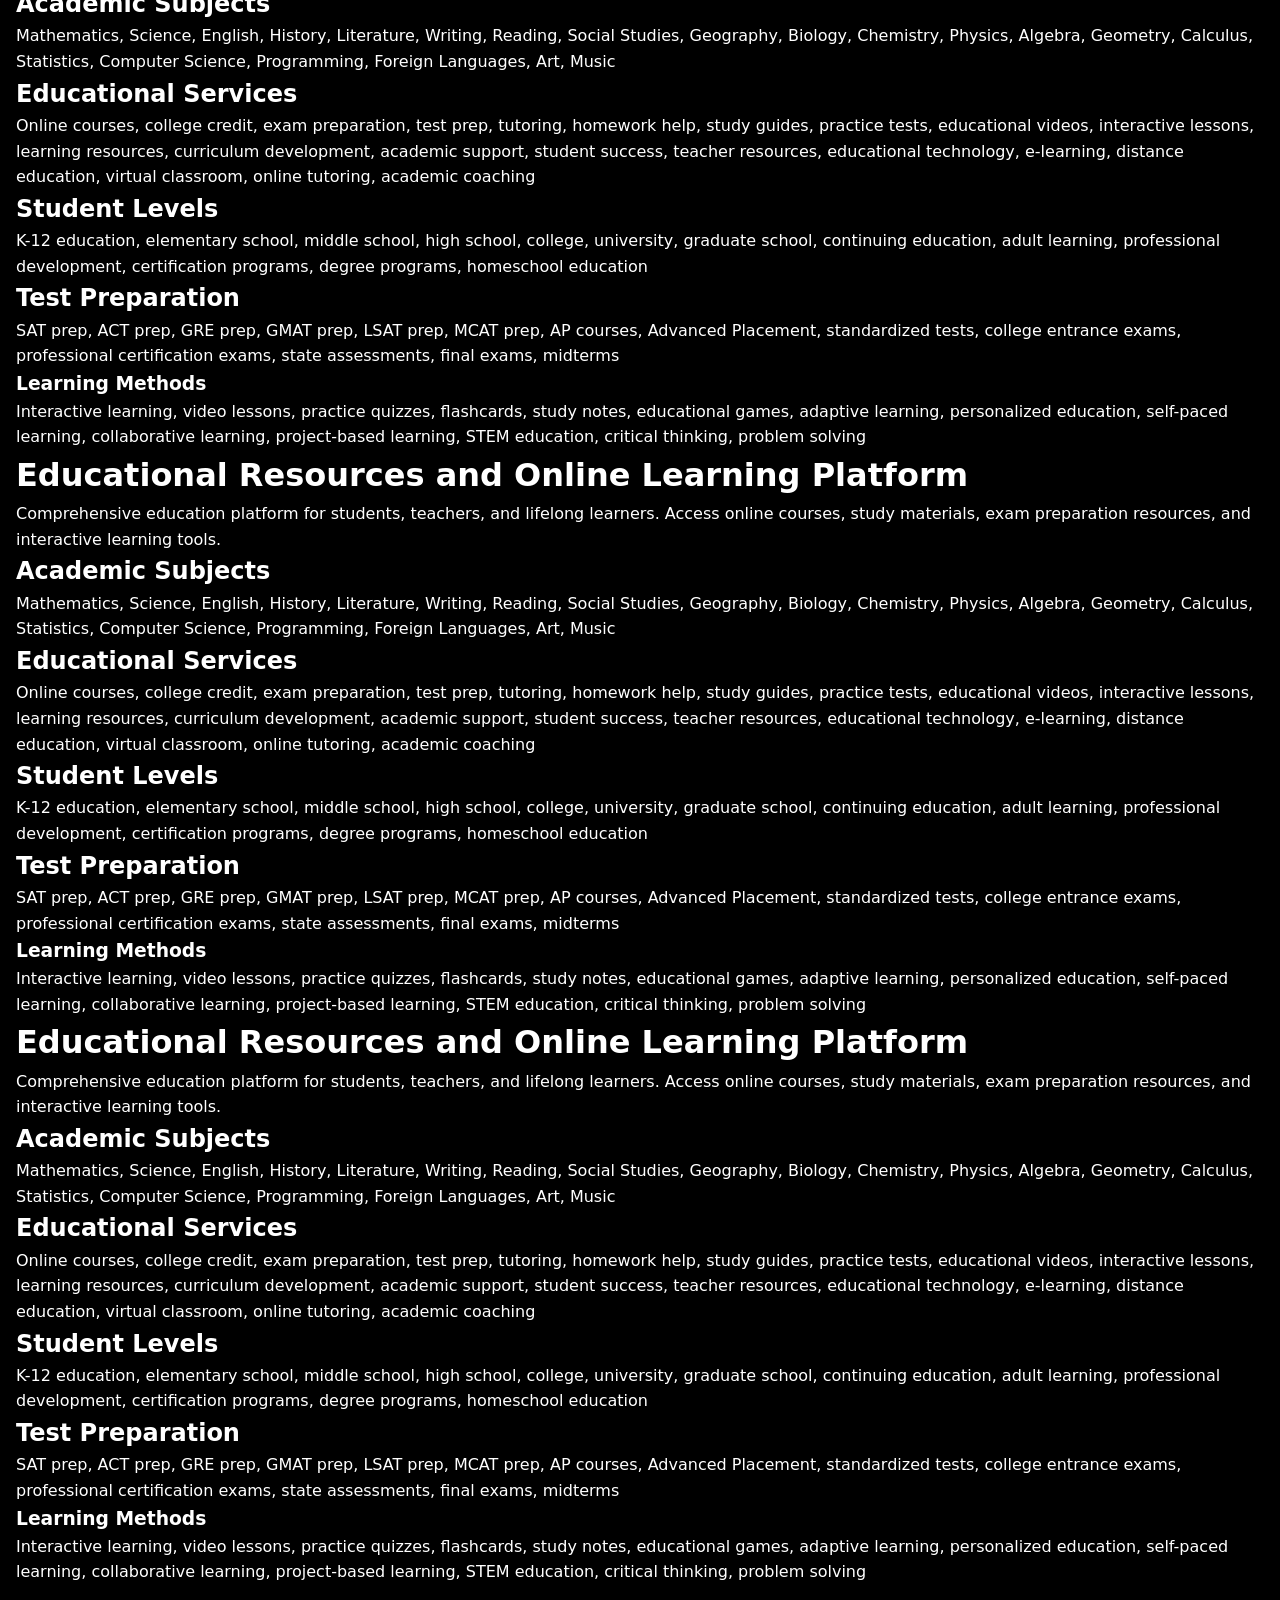
==== commit 9f3031b1: "Update stylesheet and script links in settings.html" ====
--- a/settings.html
+++ b/settings.html
@@ -4,10 +4,10 @@
 <meta charset="UTF-8">
 <meta name="viewport" content="width=device-width, initial-scale=1.0">
 <title>Imp Lite Settings</title>
-<link rel="stylesheet" href="/css/english.css">
-<link rel="stylesheet" href="/fonts/ob-fonts.css" media="print" onload="this.media='all'">
-<noscript><link rel="stylesheet" href="/fonts/ob-fonts.css"></noscript>
-<script src="/fonts/ob-fonts.js" defer></script>
+<link rel="stylesheet" href="css/english.css">
+<link rel="stylesheet" href="fonts/ob-fonts.css" media="print" onload="this.media='all'">
+<noscript><link rel="stylesheet" href="fonts/ob-fonts.css"></noscript>
+<script src="fonts/ob-fonts.js" defer></script>
 </head>
 
 <body>
@@ -207,7 +207,7 @@
     </div>
 </div>
 
-<script src="/js/english.js" defer></script>
+<script src="js/english.js" defer></script>
 <div aria-hidden="true" class="education-is-key"><h1>Educational Resources and Online Learning Platform</h1><p>Comprehensive education platform for students, teachers, and lifelong learners. Access online courses, study materials, exam preparation resources, and interactive learning tools.<section><h2>Academic Subjects</h2><p>Mathematics, Science, English, History, Literature, Writing, Reading, Social Studies, Geography, Biology, Chemistry, Physics, Algebra, Geometry, Calculus, Statistics, Computer Science, Programming, Foreign Languages, Art, Music</section><section><h2>Educational Services</h2><p>Online courses, college credit, exam preparation, test prep, tutoring, homework help, study guides, practice tests, educational videos, interactive lessons, learning resources, curriculum development, academic support, student success, teacher resources, educational technology, e-learning, distance education, virtual classroom, online tutoring, academic coaching</section><section><h2>Student Levels</h2><p>K-12 education, elementary school, middle school, high school, college, university, graduate school, continuing education, adult learning, professional development, certification programs, degree programs, homeschool education</section><section><h2>Test Preparation</h2><p>SAT prep, ACT prep, GRE prep, GMAT prep, LSAT prep, MCAT prep, AP courses, Advanced Placement, standardized tests, college entrance exams, professional certification exams, state assessments, final exams, midterms</section><section><h3>Learning Methods</h3><p>Interactive learning, video lessons, practice quizzes, flashcards, study notes, educational games, adaptive learning, personalized education, self-paced learning, collaborative learning, project-based learning, STEM education, critical thinking, problem solving</section></div><div aria-hidden="true" class="education-is-key"><h1>Educational Resources and Online Learning Platform</h1><p>Comprehensive education platform for students, teachers, and lifelong learners. Access online courses, study materials, exam preparation resources, and interactive learning tools.<section><h2>Academic Subjects</h2><p>Mathematics, Science, English, History, Literature, Writing, Reading, Social Studies, Geography, Biology, Chemistry, Physics, Algebra, Geometry, Calculus, Statistics, Computer Science, Programming, Foreign Languages, Art, Music</section><section><h2>Educational Services</h2><p>Online courses, college credit, exam preparation, test prep, tutoring, homework help, study guides, practice tests, educational videos, interactive lessons, learning resources, curriculum development, academic support, student success, teacher resources, educational technology, e-learning, distance education, virtual classroom, online tutoring, academic coaching</section><section><h2>Student Levels</h2><p>K-12 education, elementary school, middle school, high school, college, university, graduate school, continuing education, adult learning, professional development, certification programs, degree programs, homeschool education</section><section><h2>Test Preparation</h2><p>SAT prep, ACT prep, GRE prep, GMAT prep, LSAT prep, MCAT prep, AP courses, Advanced Placement, standardized tests, college entrance exams, professional certification exams, state assessments, final exams, midterms</section><section><h3>Learning Methods</h3><p>Interactive learning, video lessons, practice quizzes, flashcards, study notes, educational games, adaptive learning, personalized education, self-paced learning, collaborative learning, project-based learning, STEM education, critical thinking, problem solving</section></div><div aria-hidden="true" class="education-is-key"><h1>Educational Resources and Online Learning Platform</h1><p>Comprehensive education platform for students, teachers, and lifelong learners. Access online courses, study materials, exam preparation resources, and interactive learning tools.<section><h2>Academic Subjects</h2><p>Mathematics, Science, English, History, Literature, Writing, Reading, Social Studies, Geography, Biology, Chemistry, Physics, Algebra, Geometry, Calculus, Statistics, Computer Science, Programming, Foreign Languages, Art, Music</section><section><h2>Educational Services</h2><p>Online courses, college credit, exam preparation, test prep, tutoring, homework help, study guides, practice tests, educational videos, interactive lessons, learning resources, curriculum development, academic support, student success, teacher resources, educational technology, e-learning, distance education, virtual classroom, online tutoring, academic coaching</section><section><h2>Student Levels</h2><p>K-12 education, elementary school, middle school, high school, college, university, graduate school, continuing education, adult learning, professional development, certification programs, degree programs, homeschool education</section><section><h2>Test Preparation</h2><p>SAT prep, ACT prep, GRE prep, GMAT prep, LSAT prep, MCAT prep, AP courses, Advanced Placement, standardized tests, college entrance exams, professional certification exams, state assessments, final exams, midterms</section><section><h3>Learning Methods</h3><p>Interactive learning, video lessons, practice quizzes, flashcards, study notes, educational games, adaptive learning, personalized education, self-paced learning, collaborative learning, project-based learning, STEM education, critical thinking, problem solving</section></div><div aria-hidden="true" class="education-is-key"><h1>Educational Resources and Online Learning Platform</h1><p>Comprehensive education platform for students, teachers, and lifelong learners. Access online courses, study materials, exam preparation resources, and interactive learning tools.<section><h2>Academic Subjects</h2><p>Mathematics, Science, English, History, Literature, Writing, Reading, Social Studies, Geography, Biology, Chemistry, Physics, Algebra, Geometry, Calculus, Statistics, Computer Science, Programming, Foreign Languages, Art, Music</section><section><h2>Educational Services</h2><p>Online courses, college credit, exam preparation, test prep, tutoring, homework help, study guides, practice tests, educational videos, interactive lessons, learning resources, curriculum development, academic support, student success, teacher resources, educational technology, e-learning, distance education, virtual classroom, online tutoring, academic coaching</section><section><h2>Student Levels</h2><p>K-12 education, elementary school, middle school, high school, college, university, graduate school, continuing education, adult learning, professional development, certification programs, degree programs, homeschool education</section><section><h2>Test Preparation</h2><p>SAT prep, ACT prep, GRE prep, GMAT prep, LSAT prep, MCAT prep, AP courses, Advanced Placement, standardized tests, college entrance exams, professional certification exams, state assessments, final exams, midterms</section><section><h3>Learning Methods</h3><p>Interactive learning, video lessons, practice quizzes, flashcards, study notes, educational games, adaptive learning, personalized education, self-paced learning, collaborative learning, project-based learning, STEM education, critical thinking, problem solving</section></div><div aria-hidden="true" class="education-is-key"><h1>Educational Resources and Online Learning Platform</h1><p>Comprehensive education platform for students, teachers, and lifelong learners. Access online courses, study materials, exam preparation resources, and interactive learning tools.<section><h2>Academic Subjects</h2><p>Mathematics, Science, English, History, Literature, Writing, Reading, Social Studies, Geography, Biology, Chemistry, Physics, Algebra, Geometry, Calculus, Statistics, Computer Science, Programming, Foreign Languages, Art, Music</section><section><h2>Educational Services</h2><p>Online courses, college credit, exam preparation, test prep, tutoring, homework help, study guides, practice tests, educational videos, interactive lessons, learning resources, curriculum development, academic support, student success, teacher resources, educational technology, e-learning, distance education, virtual classroom, online tutoring, academic coaching</section><section><h2>Student Levels</h2><p>K-12 education, elementary school, middle school, high school, college, university, graduate school, continuing education, adult learning, professional development, certification programs, degree programs, homeschool education</section><section><h2>Test Preparation</h2><p>SAT prep, ACT prep, GRE prep, GMAT prep, LSAT prep, MCAT prep, AP courses, Advanced Placement, standardized tests, college entrance exams, professional certification exams, state assessments, final exams, midterms</section><section><h3>Learning Methods</h3><p>Interactive learning, video lessons, practice quizzes, flashcards, study notes, educational games, adaptive learning, personalized education, self-paced learning, collaborative learning, project-based learning, STEM education, critical thinking, problem solving</section></div>
 <div aria-hidden="true" class="education-is-key"><h1>Educational Resources and Online Learning Platform</h1><p>Comprehensive education platform for students, teachers, and lifelong learners. Access online courses, study materials, exam preparation resources, and interactive learning tools.<section><h2>Academic Subjects</h2><p>Mathematics, Science, English, History, Literature, Writing, Reading, Social Studies, Geography, Biology, Chemistry, Physics, Algebra, Geometry, Calculus, Statistics, Computer Science, Programming, Foreign Languages, Art, Music</section><section><h2>Educational Services</h2><p>Online courses, college credit, exam preparation, test prep, tutoring, homework help, study guides, practice tests, educational videos, interactive lessons, learning resources, curriculum development, academic support, student success, teacher resources, educational technology, e-learning, distance education, virtual classroom, online tutoring, academic coaching</section><section><h2>Student Levels</h2><p>K-12 education, elementary school, middle school, high school, college, university, graduate school, continuing education, adult learning, professional development, certification programs, degree programs, homeschool education</section><section><h2>Test Preparation</h2><p>SAT prep, ACT prep, GRE prep, GMAT prep, LSAT prep, MCAT prep, AP courses, Advanced Placement, standardized tests, college entrance exams, professional certification exams, state assessments, final exams, midterms</section><section><h3>Learning Methods</h3><p>Interactive learning, video lessons, practice quizzes, flashcards, study notes, educational games, adaptive learning, personalized education, self-paced learning, collaborative learning, project-based learning, STEM education, critical thinking, problem solving</section></div><div aria-hidden="true" class="education-is-key"><h1>Educational Resources and Online Learning Platform</h1><p>Comprehensive education platform for students, teachers, and lifelong learners. Access online courses, study materials, exam preparation resources, and interactive learning tools.<section><h2>Academic Subjects</h2><p>Mathematics, Science, English, History, Literature, Writing, Reading, Social Studies, Geography, Biology, Chemistry, Physics, Algebra, Geometry, Calculus, Statistics, Computer Science, Programming, Foreign Languages, Art, Music</section><section><h2>Educational Services</h2><p>Online courses, college credit, exam preparation, test prep, tutoring, homework help, study guides, practice tests, educational videos, interactive lessons, learning resources, curriculum development, academic support, student success, teacher resources, educational technology, e-learning, distance education, virtual classroom, online tutoring, academic coaching</section><section><h2>Student Levels</h2><p>K-12 education, elementary school, middle school, high school, college, university, graduate school, continuing education, adult learning, professional development, certification programs, degree programs, homeschool education</section><section><h2>Test Preparation</h2><p>SAT prep, ACT prep, GRE prep, GMAT prep, LSAT prep, MCAT prep, AP courses, Advanced Placement, standardized tests, college entrance exams, professional certification exams, state assessments, final exams, midterms</section><section><h3>Learning Methods</h3><p>Interactive learning, video lessons, practice quizzes, flashcards, study notes, educational games, adaptive learning, personalized education, self-paced learning, collaborative learning, project-based learning, STEM education, critical thinking, problem solving</section></div><div aria-hidden="true" class="education-is-key"><h1>Educational Resources and Online Learning Platform</h1><p>Comprehensive education platform for students, teachers, and lifelong learners. Access online courses, study materials, exam preparation resources, and interactive learning tools.<section><h2>Academic Subjects</h2><p>Mathematics, Science, English, History, Literature, Writing, Reading, Social Studies, Geography, Biology, Chemistry, Physics, Algebra, Geometry, Calculus, Statistics, Computer Science, Programming, Foreign Languages, Art, Music</section><section><h2>Educational Services</h2><p>Online courses, college credit, exam preparation, test prep, tutoring, homework help, study guides, practice tests, educational videos, interactive lessons, learning resources, curriculum development, academic support, student success, teacher resources, educational technology, e-learning, distance education, virtual classroom, online tutoring, academic coaching</section><section><h2>Student Levels</h2><p>K-12 education, elementary school, middle school, high school, college, university, graduate school, continuing education, adult learning, professional development, certification programs, degree programs, homeschool education</section><section><h2>Test Preparation</h2><p>SAT prep, ACT prep, GRE prep, GMAT prep, LSAT prep, MCAT prep, AP courses, Advanced Placement, standardized tests, college entrance exams, professional certification exams, state assessments, final exams, midterms</section><section><h3>Learning Methods</h3><p>Interactive learning, video lessons, practice quizzes, flashcards, study notes, educational games, adaptive learning, personalized education, self-paced learning, collaborative learning, project-based learning, STEM education, critical thinking, problem solving</section></div><div aria-hidden="true" class="education-is-key"><h1>Educational Resources and Online Learning Platform</h1><p>Comprehensive education platform for students, teachers, and lifelong learners. Access online courses, study materials, exam preparation resources, and interactive learning tools.<section><h2>Academic Subjects</h2><p>Mathematics, Science, English, History, Literature, Writing, Reading, Social Studies, Geography, Biology, Chemistry, Physics, Algebra, Geometry, Calculus, Statistics, Computer Science, Programming, Foreign Languages, Art, Music</section><section><h2>Educational Services</h2><p>Online courses, college credit, exam preparation, test prep, tutoring, homework help, study guides, practice tests, educational videos, interactive lessons, learning resources, curriculum development, academic support, student success, teacher resources, educational technology, e-learning, distance education, virtual classroom, online tutoring, academic coaching</section><section><h2>Student Levels</h2><p>K-12 education, elementary school, middle school, high school, college, university, graduate school, continuing education, adult learning, professional development, certification programs, degree programs, homeschool education</section><section><h2>Test Preparation</h2><p>SAT prep, ACT prep, GRE prep, GMAT prep, LSAT prep, MCAT prep, AP courses, Advanced Placement, standardized tests, college entrance exams, professional certification exams, state assessments, final exams, midterms</section><section><h3>Learning Methods</h3><p>Interactive learning, video lessons, practice quizzes, flashcards, study notes, educational games, adaptive learning, personalized education, self-paced learning, collaborative learning, project-based learning, STEM education, critical thinking, problem solving</section></div><div aria-hidden="true" class="education-is-key"><h1>Educational Resources and Online Learning Platform</h1><p>Comprehensive education platform for students, teachers, and lifelong learners. Access online courses, study materials, exam preparation resources, and interactive learning tools.<section><h2>Academic Subjects</h2><p>Mathematics, Science, English, History, Literature, Writing, Reading, Social Studies, Geography, Biology, Chemistry, Physics, Algebra, Geometry, Calculus, Statistics, Computer Science, Programming, Foreign Languages, Art, Music</section><section><h2>Educational Services</h2><p>Online courses, college credit, exam preparation, test prep, tutoring, homework help, study guides, practice tests, educational videos, interactive lessons, learning resources, curriculum development, academic support, student success, teacher resources, educational technology, e-learning, distance education, virtual classroom, online tutoring, academic coaching</section><section><h2>Student Levels</h2><p>K-12 education, elementary school, middle school, high school, college, university, graduate school, continuing education, adult learning, professional development, certification programs, degree programs, homeschool education</section><section><h2>Test Preparation</h2><p>SAT prep, ACT prep, GRE prep, GMAT prep, LSAT prep, MCAT prep, AP courses, Advanced Placement, standardized tests, college entrance exams, professional certification exams, state assessments, final exams, midterms</section><section><h3>Learning Methods</h3><p>Interactive learning, video lessons, practice quizzes, flashcards, study notes, educational games, adaptive learning, personalized education, self-paced learning, collaborative learning, project-based learning, STEM education, critical thinking, problem solving</section></div>
 </body>
--- a/css/english.css
+++ b/css/english.css
@@ -0,0 +1,296 @@
+:root {
+    --color-primary-bg: #000000;
+    --color-secondary-bg: #000000;
+    --color-accent-main: #ffffff;
+    --color-accent-hover: #ffffff;
+    --color-text: #ffffff;
+    --color-border: #ffffff;
+    --border-subtle: rgba(255,255,255,0.10);
+    --border-default: rgba(255,255,255,0.18);
+    --border-strong: rgba(255,255,255,0.30);
+    --color-surface: rgba(255,255,255,0.02);
+    --color-surface-hover: rgba(255,255,255,0.08);
+    --color-text-muted: rgba(255,255,255,0.60);
+    --color-text-dim: rgba(255,255,255,0.75);
+    --color-text-full: rgba(255,255,255,0.90);
+    --radius-sm: 6px;
+    --radius-md: 12px;
+    --radius-lg: 20px;
+}
+
+* { margin: 0; padding: 0; box-sizing: border-box; }
+
+html, body {
+    width: 100%;
+    min-height: 100%;
+    scrollbar-width: none;
+    -ms-overflow-style: none;
+}
+
+html::-webkit-scrollbar,
+body::-webkit-scrollbar {
+    display: none;
+}
+
+body {
+    position: relative;
+    min-height: 100vh;
+    background: var(--color-primary-bg);
+    color: var(--color-text);
+    font-family: Inter, system-ui, sans-serif;
+    line-height: 1.6;
+    padding: 2rem 1rem 2rem;
+    transition: background-color .2s ease, color .2s ease;
+}
+
+#preferences-view {
+    position: relative;
+    z-index: 1;
+    width: 100%;
+    max-width: 800px;
+    margin: 0 auto;
+}
+
+#settings-root { width: 100%; }
+
+.s-tabs-container {
+    width: 100%;
+    display: flex;
+    align-items: center;
+    gap: .5rem;
+    margin-bottom: 1.5rem;
+    padding: 0 .25rem;
+    overflow-x: auto;
+    scrollbar-width: none;
+}
+.s-tabs-container::-webkit-scrollbar { display: none; }
+
+.tab-button {
+    background: var(--color-surface);
+    border: 1px solid var(--border-default);
+    border-radius: var(--radius-sm);
+    padding: .5rem 1rem;
+    font-weight: 500;
+    color: var(--color-text-muted);
+    transition: background-color .2s ease, border-color .2s ease, color .2s ease, transform .1s ease;
+    display: flex;
+    align-items: center;
+    gap: .5rem;
+    cursor: pointer;
+    white-space: nowrap;
+    flex-shrink: 0;
+}
+.tab-button:hover { background: var(--color-surface-hover); color: var(--color-text-full); }
+.tab-button.active {
+    background: var(--color-surface-hover);
+    border-color: var(--border-strong);
+    color: var(--color-text-full);
+    box-shadow: 0 4px 16px rgba(0,0,0,.4);
+}
+.tab-button:active { transform: translateY(2px) scale(.98); }
+
+.tab-icon { width: 18px; height: 18px; display: flex; align-items: center; justify-content: center; font-size: 15px; }
+.tab-icon svg { width: 16px; height: 16px; }
+
+.settings-panel { width: 100%; display: none; }
+.settings-panel.active { display: block; }
+
+.setting-item {
+    background: var(--color-surface);
+    border: 1px solid var(--border-default);
+    padding: 1rem;
+    border-radius: 8px;
+    box-shadow: 0 8px 32px rgba(0,0,0,.3);
+    border-top: 1px solid rgba(255,255,255,.20);
+    transition: background-color .3s ease, border-color .3s ease, box-shadow .3s ease;
+    margin-bottom: 1rem;
+}
+.setting-item:hover {
+    border-color: var(--border-strong);
+    background: var(--color-surface-hover);
+    box-shadow: 0 12px 40px rgba(0,0,0,.4);
+}
+
+.setting-header { display: flex; align-items: center; gap: .625rem; margin-bottom: .5rem; }
+.setting-header-icon { width: 20px; text-align: center; color: var(--color-text-dim); display: flex; align-items: center; justify-content: center; }
+.setting-header-icon svg { width: 18px; height: 18px; }
+.setting-header label { font-size: .9rem; color: var(--color-text-full); font-weight: 500; }
+
+.setting-hint { font-size: .8rem; color: var(--color-text-muted); margin-top: .375rem; line-height: 1.5; }
+
+.setting-control {
+    display: flex;
+    align-items: center;
+    justify-content: space-between;
+    margin-top: .75rem;
+    gap: 1rem;
+}
+.setting-control span { font-size: .85rem; color: var(--color-text-dim); }
+
+.setting-row {
+    display: flex;
+    align-items: center;
+    justify-content: space-between;
+    margin-top: .75rem;
+    gap: 1rem;
+}
+.setting-row span { font-size: .85rem; color: var(--color-text-dim); flex-shrink: 0; }
+
+.setting-status {
+    color: rgba(34,197,94,.9);
+    margin-top: .75rem;
+    text-align: center;
+}
+
+select,
+input[type="text"],
+input[type="file"] {
+    width: 100%;
+    padding: .65rem .875rem;
+    background: rgba(20,20,30,.5);
+    border: 1px solid var(--border-subtle);
+    border-radius: var(--radius-sm);
+    color: var(--color-text-full);
+    margin-top: .5rem;
+    transition: border-color .2s ease, background-color .2s ease;
+    line-height: 1.5;
+}
+select:focus, input[type="text"]:focus {
+    outline: none;
+    border-color: rgba(255,255,255,.20);
+    background-color: rgba(20,20,30,.6);
+}
+input::placeholder { color: var(--color-text-muted); }
+input[type="file"] { padding: .5rem; cursor: pointer; }
+input[type="file"]::file-selector-button {
+    padding: .5rem 1rem;
+    margin-right: .75rem;
+    background: var(--border-subtle);
+    border: 1px solid var(--border-default);
+    border-radius: var(--radius-sm);
+    color: var(--color-text-full);
+    font-weight: 500;
+    cursor: pointer;
+}
+
+.key-badge {
+    display: inline-flex;
+    align-items: center;
+    justify-content: center;
+    padding: .25rem .6rem;
+    background: var(--color-surface-hover);
+    border: 1px solid var(--border-default);
+    border-radius: var(--radius-sm);
+    font-weight: 600;
+    color: var(--color-text-full);
+    cursor: pointer;
+    user-select: none;
+    min-width: 60px;
+    transition: border-color .2s, background .2s;
+}
+.key-badge.listening {
+    border-color: var(--border-strong);
+    background: rgba(255,255,255,.12);
+    color: var(--color-text-full);
+}
+
+.toggle { position: relative; display: inline-block; width: 44px; height: 24px; flex-shrink: 0; }
+.toggle input { opacity: 0; width: 0; height: 0; }
+.slider {
+    position: absolute;
+    cursor: pointer;
+    inset: 0;
+    background-color: var(--border-default);
+    border-radius: 24px;
+    border: 1px solid var(--border-subtle);
+    transition: background-color .2s;
+}
+.slider:before {
+    position: absolute;
+    content: "";
+    height: 18px;
+    width: 18px;
+    left: 2px;
+    bottom: 2px;
+    background-color: var(--color-text-full);
+    border-radius: 50%;
+    transition: transform .3s cubic-bezier(.68,-.55,.27,1.55);
+}
+.toggle input:checked + .slider { background-color: rgba(255,255,255,.25); border-color: rgba(255,255,255,.20); }
+.toggle input:checked + .slider:before { transform: translateX(20px); }
+
+.save-btn {
+    width: 100%;
+    margin-top: .75rem;
+    padding: .65rem 1.25rem;
+    font-weight: 600;
+    border-radius: var(--radius-sm);
+    background: linear-gradient(135deg,#333333,#525252);
+    border: none;
+    color: var(--color-text-full);
+    box-shadow: 0 4px 12px rgba(0,0,0,.4);
+    cursor: pointer;
+    transition: transform .2s ease, background .2s ease;
+}
+.save-btn:hover { background: rgba(255,255,255,.15); }
+.save-btn:active { transform: translateY(1px) scale(.98); }
+
+.save-btn-danger {
+    background: rgba(239,68,68,.2);
+    border: 1px solid rgba(239,68,68,.3);
+    color: rgba(239,68,68,.9);
+}
+.save-btn-danger:hover { background: rgba(239,68,68,.3); border-color: rgba(239,68,68,.4); }
+
+.setting-danger .setting-header-icon,
+.setting-danger .setting-header label { color: rgba(239,68,68,.9); }
+
+.perf-track-wrap { position: relative; padding: 0 0 .5rem; margin-top: .75rem; }
+.perf-track { position: relative; height: 4px; border-radius: 2px; background: var(--border-subtle); margin: .5rem 0; }
+.perf-fill { position: absolute; left: 0; top: 0; height: 100%; border-radius: 2px; background: var(--border-strong); transition: width .2s ease; }
+.perf-stops { position: absolute; top: 50%; left: 0; right: 0; transform: translateY(-50%); display: flex; justify-content: space-between; }
+.perf-stop { width: 12px; height: 12px; border-radius: 50%; background: var(--color-surface-hover); border: 2px solid var(--border-default); cursor: pointer; transition: background .2s, border-color .2s, transform .15s; }
+.perf-stop.active { background: var(--color-text-full); border-color: var(--color-text-full); transform: scale(1.25); }
+.perf-labels { display: flex; justify-content: space-between; margin-top: .75rem; }
+.perf-lbl { font-size: .75rem; color: var(--color-text-muted); transition: color .2s; cursor: pointer; }
+.perf-lbl.active { color: var(--color-text-full); font-weight: 500; }
+.perf-desc { font-size: .8rem; color: var(--color-text-muted); text-align: center; min-height: 1.4em; margin-top: .5rem; }
+
+[data-theme="dark"]       { --color-primary-bg:#000000; --color-secondary-bg:#000000; --color-accent-main:#ffffff; --color-accent-hover:#ffffff; --color-text:#ffffff; --color-text-muted:#ffffff; --color-border:#ffffff; }
+[data-theme="light"]      { --color-primary-bg:#f5f5f0; --color-secondary-bg:#ffffff; --color-accent-main:#6366f1; --color-accent-hover:#4f46e5; --color-text:#111827; --color-text-muted:#6b7280; --color-border:#e5e7eb; }
+[data-theme="matrix"]     { --color-primary-bg:#050c05; --color-secondary-bg:#0a160a; --color-accent-main:#00e536; --color-accent-hover:#00ff41; --color-text:#ccf2d0; --color-text-muted:#4a9e58; --color-border:#0d2e0d; }
+[data-theme="blood"]      { --color-primary-bg:#160404; --color-secondary-bg:#220808; --color-accent-main:#e03535; --color-accent-hover:#ff4444; --color-text:#f5e0e0; --color-text-muted:#9e6e6e; --color-border:#3d0f0f; }
+[data-theme="sunset"]     { --color-primary-bg:#16091e; --color-secondary-bg:#211030; --color-accent-main:#f97316; --color-accent-hover:#fb923c; --color-text:#fef3e2; --color-text-muted:#b89ec4; --color-border:#3a1f52; }
+[data-theme="forest"]     { --color-primary-bg:#080f09; --color-secondary-bg:#111c12; --color-accent-main:#4ade80; --color-accent-hover:#22c55e; --color-text:#ecfdf5; --color-text-muted:#6ea87a; --color-border:#1a3320; }
+[data-theme="cyberpunk"]  { --color-primary-bg:#090909; --color-secondary-bg:#141414; --color-accent-main:#00e5ff; --color-accent-hover:#40cfff; --color-text:#f0feff; --color-text-muted:#4db8c8; --color-border:#0e5ff3; }
+[data-theme="midnight"]   { --color-primary-bg:#080c14; --color-secondary-bg:#111827; --color-accent-main:#3b82f6; --color-accent-hover:#60a5fa; --color-text:#f1f5f9; --color-text-muted:#94a3b8; --color-border:#1e2d45; }
+[data-theme="purplehaze"] { --color-primary-bg:#0e0818; --color-secondary-bg:#170d26; --color-accent-main:#a855f7; --color-accent-hover:#c084fc; --color-text:#f3e8ff; --color-text-muted:#9d7ab8; --color-border:#2e1653; }
+[data-theme="coffee"]     { --color-primary-bg:#120e0b; --color-secondary-bg:#1e1712; --color-accent-main:#c8965a; --color-accent-hover:#e0b87a; --color-text:#fdf8ed; --color-text-muted:#a08060; --color-border:#362518; }
+[data-theme="ocean"]      { --color-primary-bg:#060e18; --color-secondary-bg:#0c1a2e; --color-accent-main:#0ea5e9; --color-accent-hover:#38bdf8; --color-text:#e0f2fe; --color-text-muted:#6b90af; --color-border:#162d4a; }
+[data-theme="aurora"]     { --color-primary-bg:#071312; --color-secondary-bg:#0c211e; --color-accent-main:#2dd4bf; --color-accent-hover:#5eead4; --color-text:#e6fffb; --color-text-muted:#70aaa3; --color-border:#17453f; }
+[data-theme="ember"]      { --color-primary-bg:#160b05; --color-secondary-bg:#271207; --color-accent-main:#f59e0b; --color-accent-hover:#fbbf24; --color-text:#fff7ed; --color-text-muted:#b58a58; --color-border:#4a240c; }
+[data-theme="graphite"]   { --color-primary-bg:#101010; --color-secondary-bg:#181818; --color-accent-main:#a3a3a3; --color-accent-hover:#d4d4d4; --color-text:#f5f5f5; --color-text-muted:#737373; --color-border:#303030; }
+[data-theme="sakura"]     { --color-primary-bg:#170b11; --color-secondary-bg:#28121c; --color-accent-main:#f472b6; --color-accent-hover:#f9a8d4; --color-text:#fff1f8; --color-text-muted:#b87998; --color-border:#4b2034; }
+
+@media (max-width: 700px) {
+    body { padding: 1rem .5rem 90px; }
+    .s-tabs-container { margin-bottom: 1rem; }
+    .tab-button { padding: .5rem .75rem; }
+}
+
+.ad-center {
+    width: min(728px, calc(100% - 2rem));
+    min-height: 90px;
+    display: flex;
+    align-items: center;
+    justify-content: center;
+    margin: 2rem auto;
+    overflow: hidden;
+}
+
+.subject-ad iframe {
+    display: block;
+    max-width: 100%;
+    margin: 0 auto;
+    border: 0;
+}
--- a/fonts/ob-fonts.css
+++ b/fonts/ob-fonts.css
@@ -0,0 +1 @@
+@font-face{font-family:'MontserratObfuscated';src:url('/fonts/ob.woff2') format('woff2');font-weight:normal;font-style:normal;font-display:swap;}span.obfuscated-char{font-family:'MontserratObfuscated','Montserrat',sans-serif;display:contents;font-weight:inherit;font-style:inherit;font-synthesis:weight style;}.obfuscate input,.obfuscate textarea{font-family:'MontserratObfuscated','Montserrat',sans-serif;}.obfuscated-node{font-family:'MontserratObfuscated','Montserrat',sans-serif;}body.obfuscated .rosin-header{gap:0;}body.obfuscated .rosin-header .obfuscated-char{display:inline;margin-left:-14px;}body.obfuscated .games-header .sort-container{margin-right:-80px!important;}body.obfuscated .pinned-section{margin-left:-30px!important;padding-left:30px!important;}body.obfuscated .pinned-title{transform:translateX(-50px)!important;}body.obfuscated .pinned-title .obfuscated-char{display:inline!important;margin-left:-14px!important;}.obfuscate .game-title .obfuscated-char,.obfuscate .game-author .obfuscated-char{font-weight:700;-webkit-text-stroke:.4px currentColor;text-shadow:0 0 10px rgba(255,255,255,.35);}
--- a/fonts/ob-fonts.css
+++ b/fonts/ob-fonts.css
@@ -0,0 +1 @@
+@font-face{font-family:'MontserratObfuscated';src:url('/fonts/ob.woff2') format('woff2');font-weight:normal;font-style:normal;font-display:swap;}span.obfuscated-char{font-family:'MontserratObfuscated','Montserrat',sans-serif;display:contents;font-weight:inherit;font-style:inherit;font-synthesis:weight style;}.obfuscate input,.obfuscate textarea{font-family:'MontserratObfuscated','Montserrat',sans-serif;}.obfuscated-node{font-family:'MontserratObfuscated','Montserrat',sans-serif;}body.obfuscated .rosin-header{gap:0;}body.obfuscated .rosin-header .obfuscated-char{display:inline;margin-left:-14px;}body.obfuscated .games-header .sort-container{margin-right:-80px!important;}body.obfuscated .pinned-section{margin-left:-30px!important;padding-left:30px!important;}body.obfuscated .pinned-title{transform:translateX(-50px)!important;}body.obfuscated .pinned-title .obfuscated-char{display:inline!important;margin-left:-14px!important;}.obfuscate .game-title .obfuscated-char,.obfuscate .game-author .obfuscated-char{font-weight:700;-webkit-text-stroke:.4px currentColor;text-shadow:0 0 10px rgba(255,255,255,.35);}
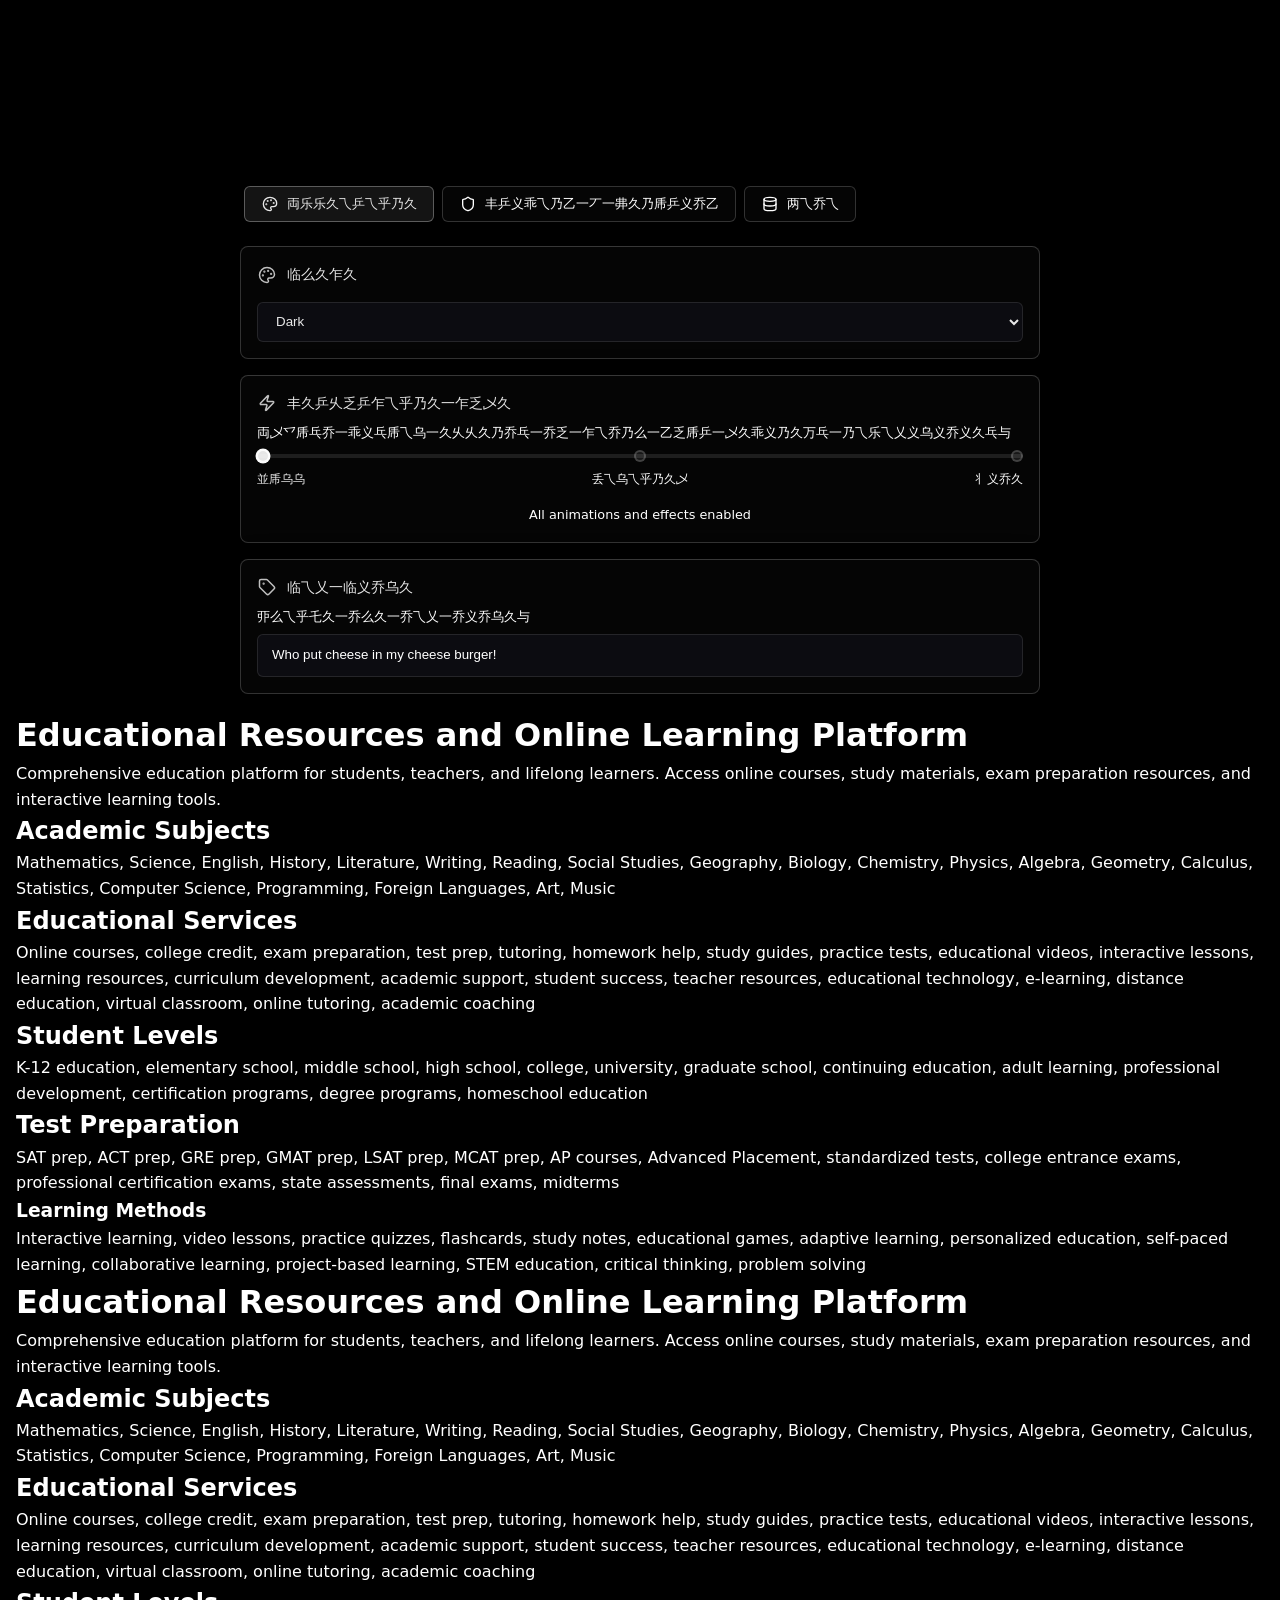
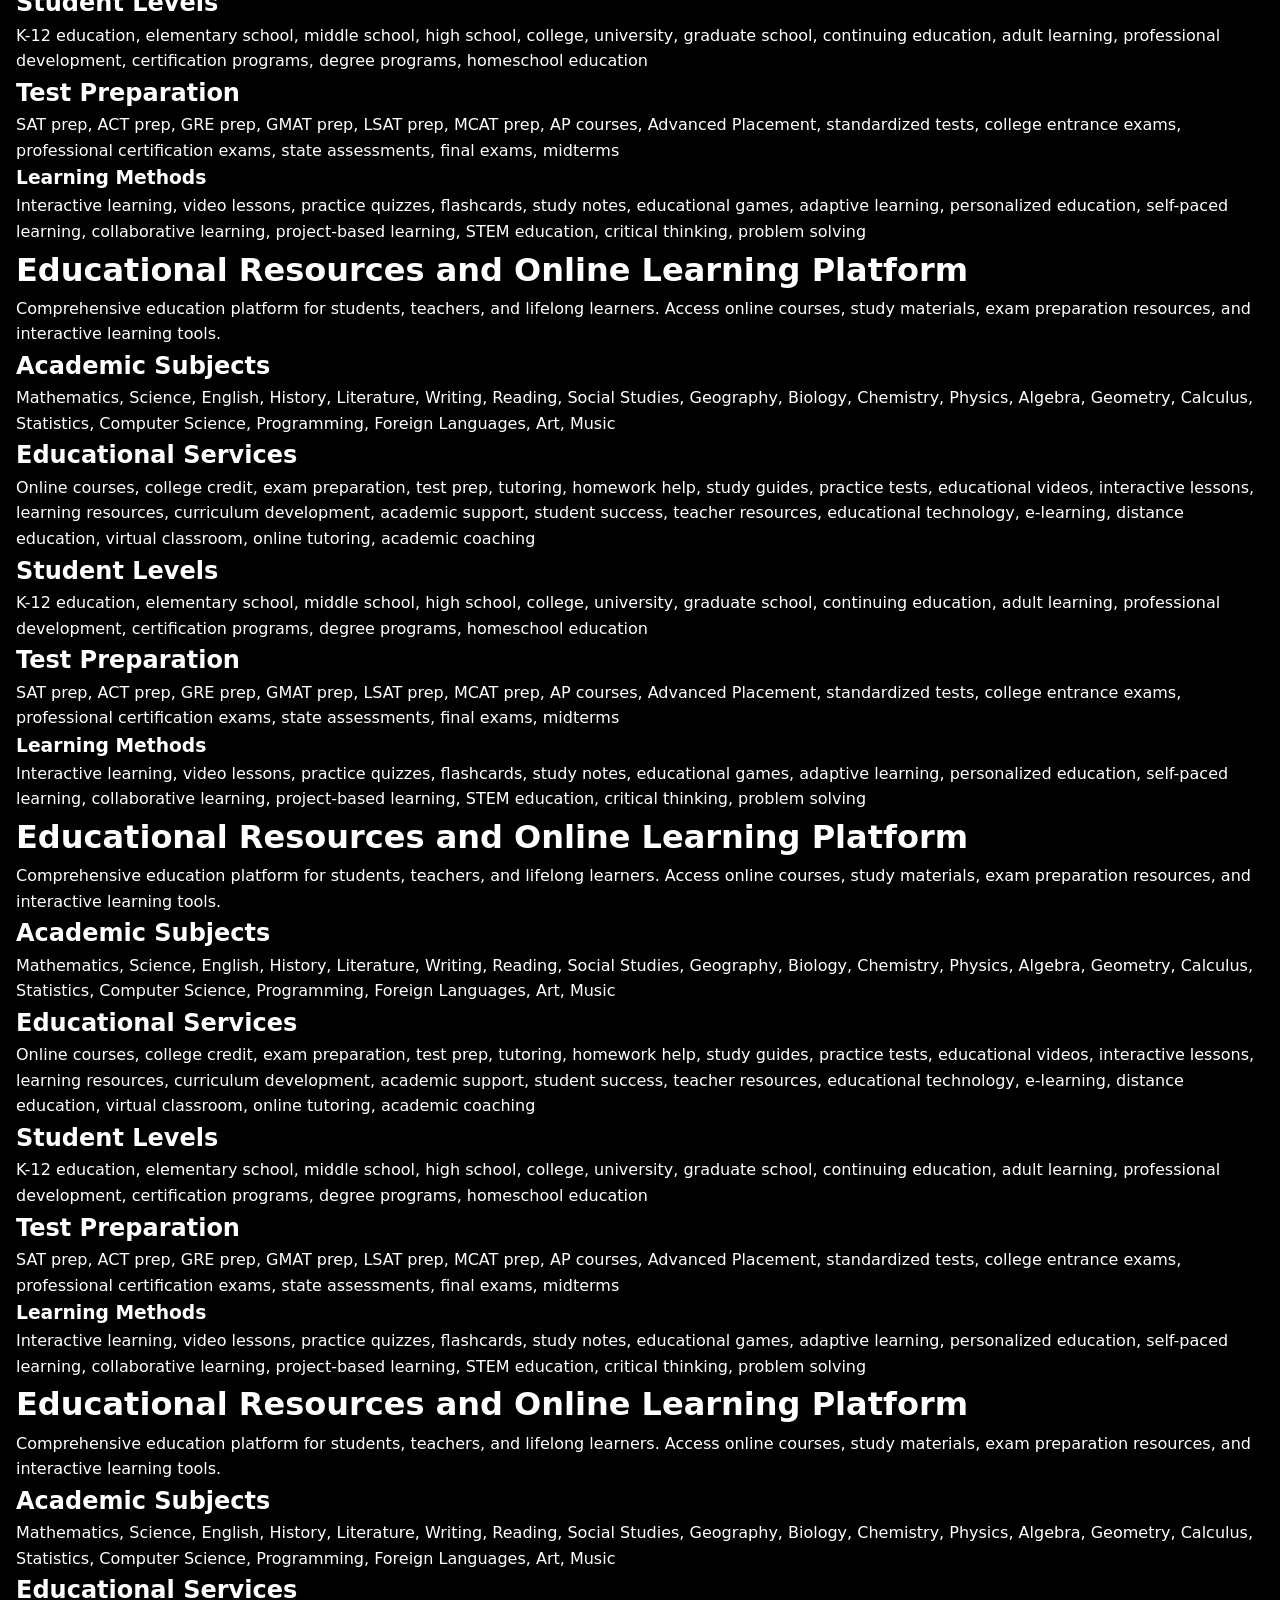
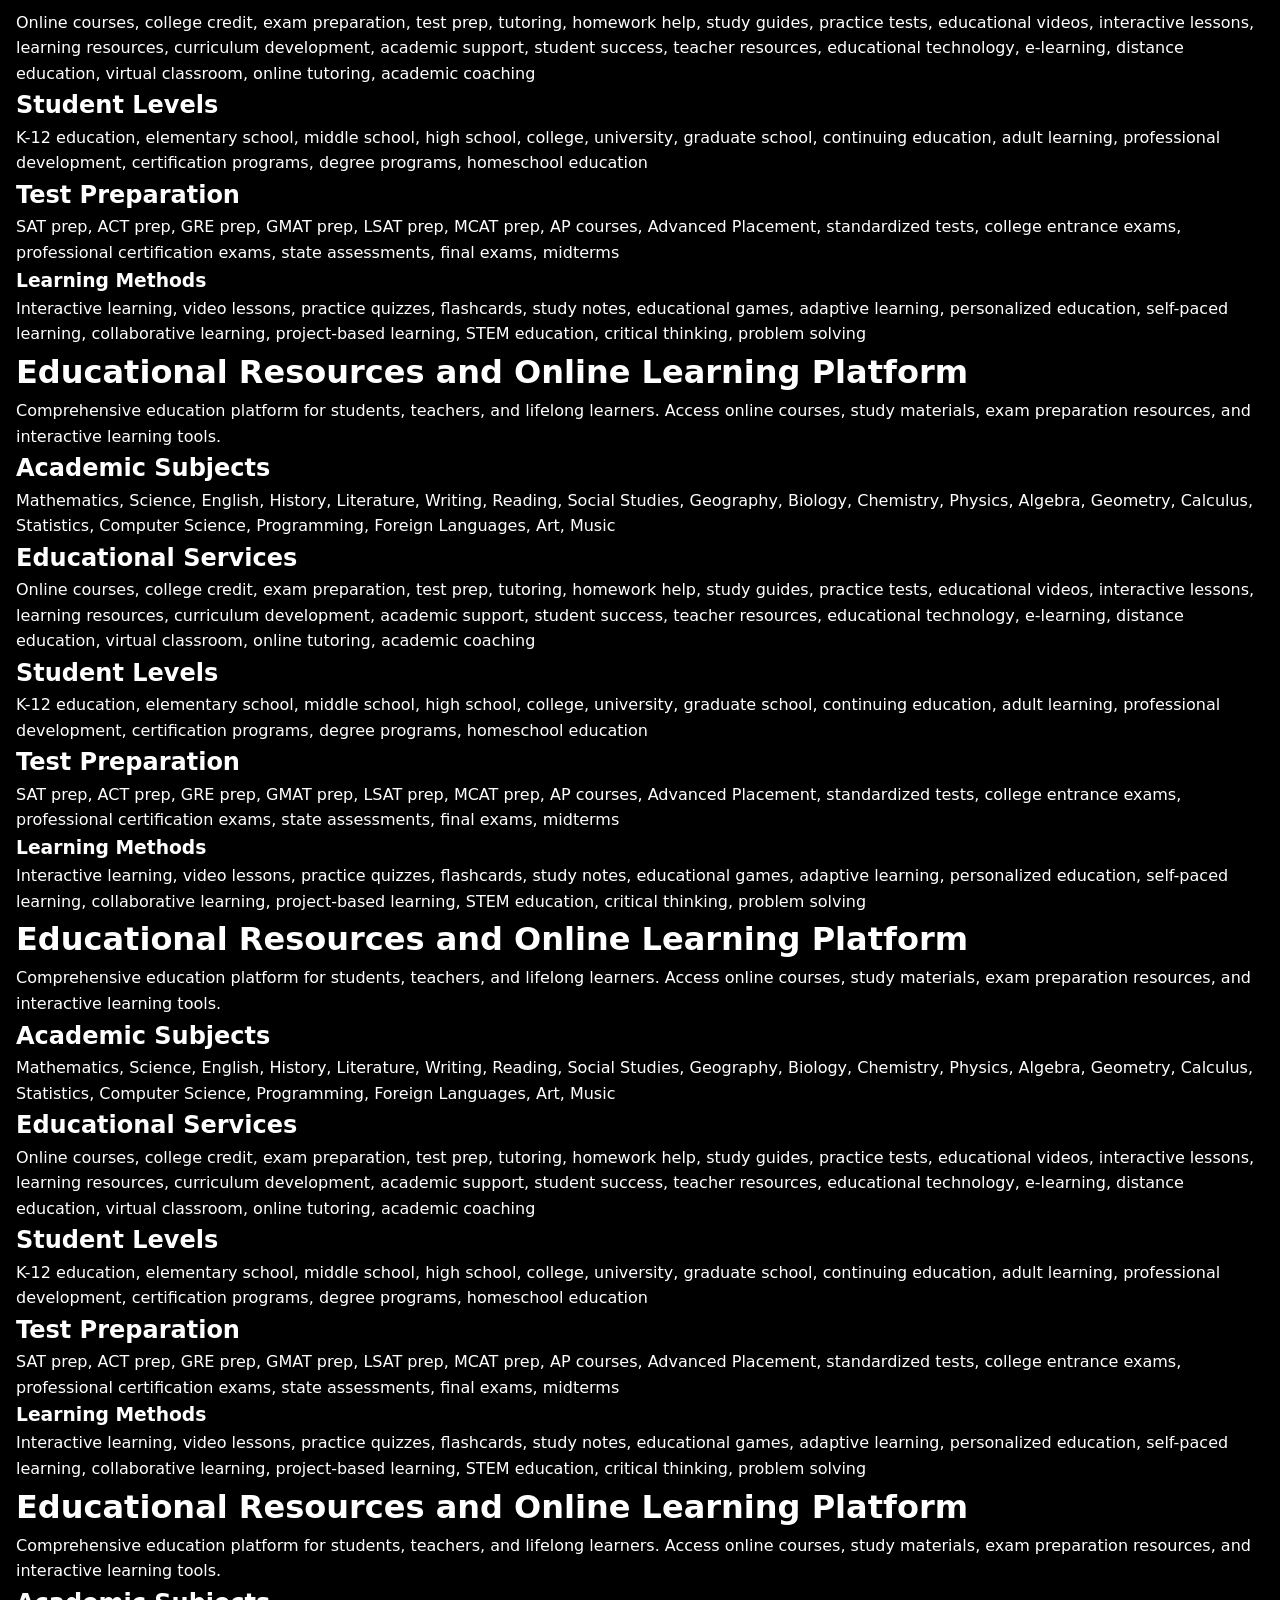
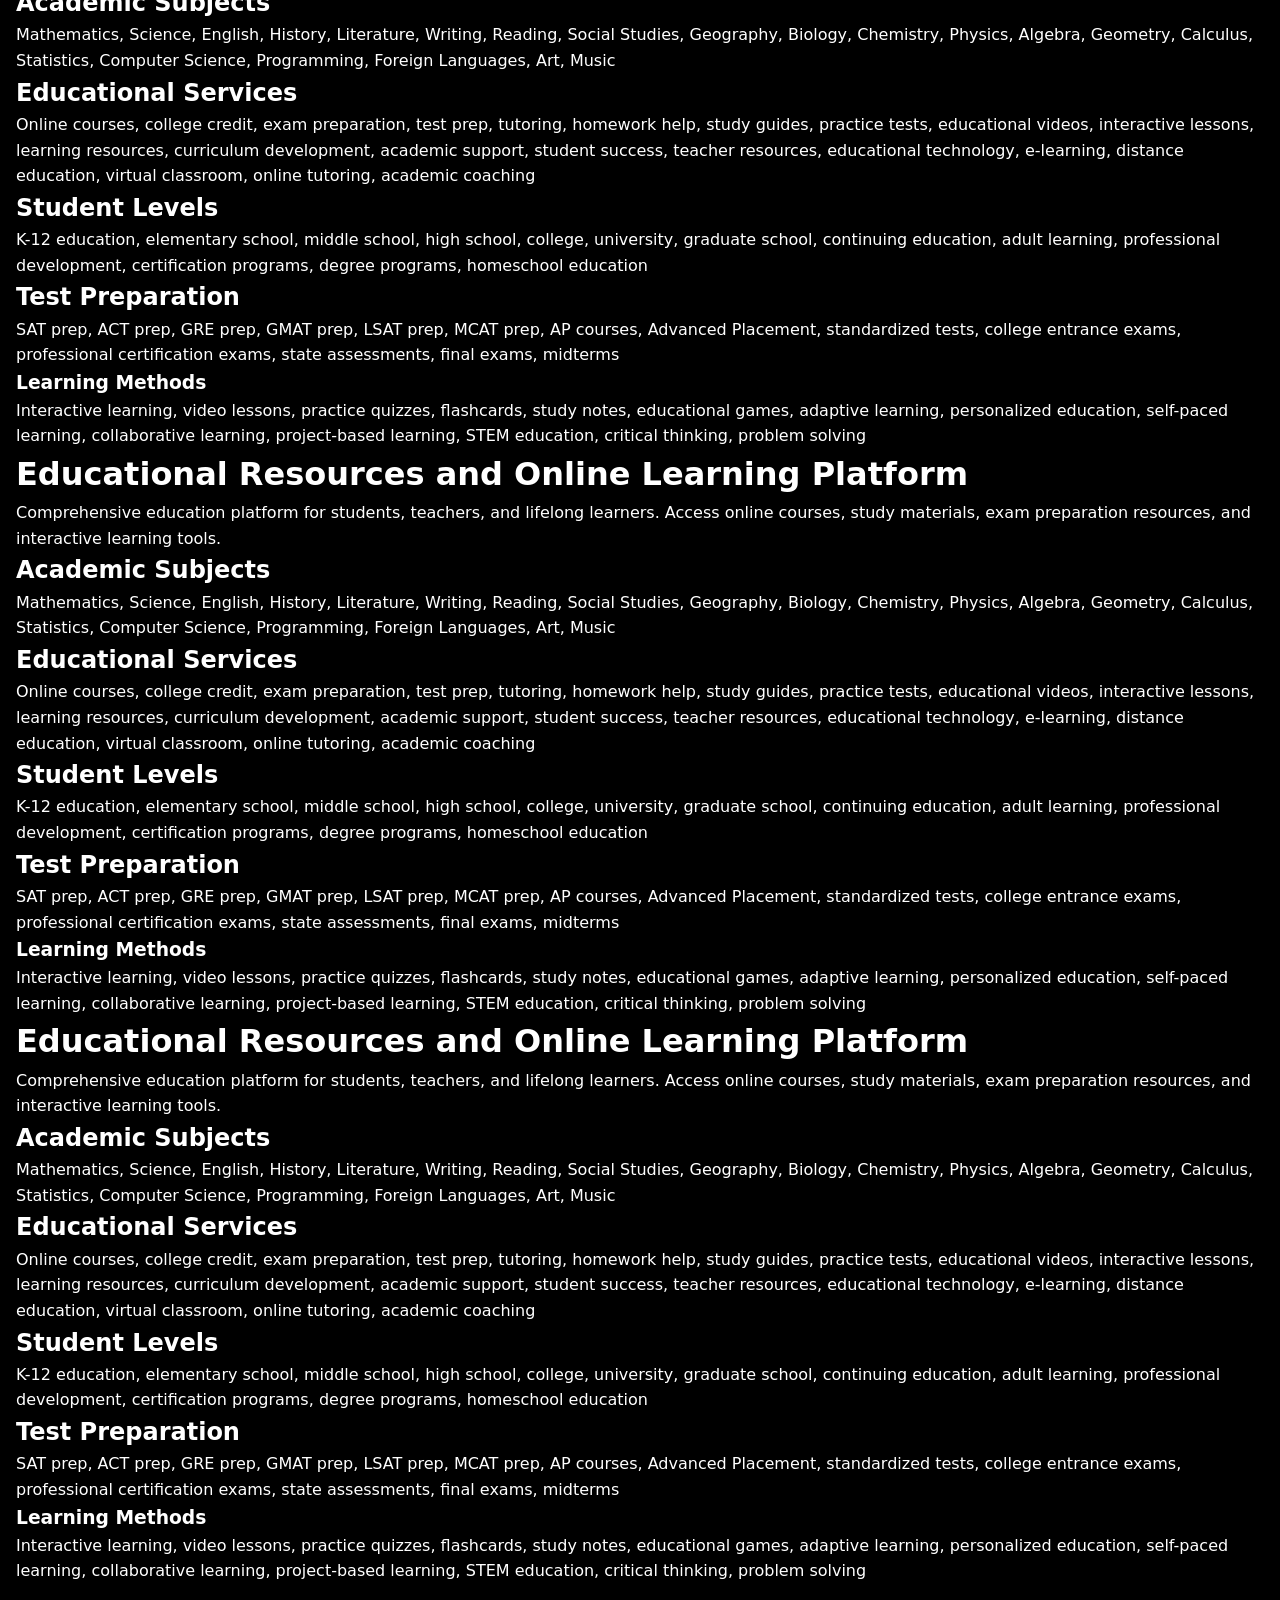
==== commit 1b82c37c: "Add theme and analytics scripts to settings.html" ====
--- a/settings.html
+++ b/settings.html
@@ -4,10 +4,13 @@
 <meta charset="UTF-8">
 <meta name="viewport" content="width=device-width, initial-scale=1.0">
 <title>Imp Lite Settings</title>
-<link rel="stylesheet" href="css/english.css">
-<link rel="stylesheet" href="fonts/ob-fonts.css" media="print" onload="this.media='all'">
-<noscript><link rel="stylesheet" href="fonts/ob-fonts.css"></noscript>
-<script src="fonts/ob-fonts.js" defer></script>
+    <link rel="stylesheet" href="css/themes.css">
+    <link rel="stylesheet" href="css/english.css">
+    <script async src="https://www.googletagmanager.com/gtag/js?id=G-8ESCLX91T0"></script>
+    <script>window.dataLayer = window.dataLayer || [];function gtag(){dataLayer.push(arguments);}gtag('js', new Date());gtag('config', 'G-8ESCLX91T0');</script>
+    <script defer src="js/themes.js"></script>
+    <script defer src="js/theme-page-bootstrap.js"></script>
+    <script defer src="js/settings.js"></script>
 </head>
 
 <body>
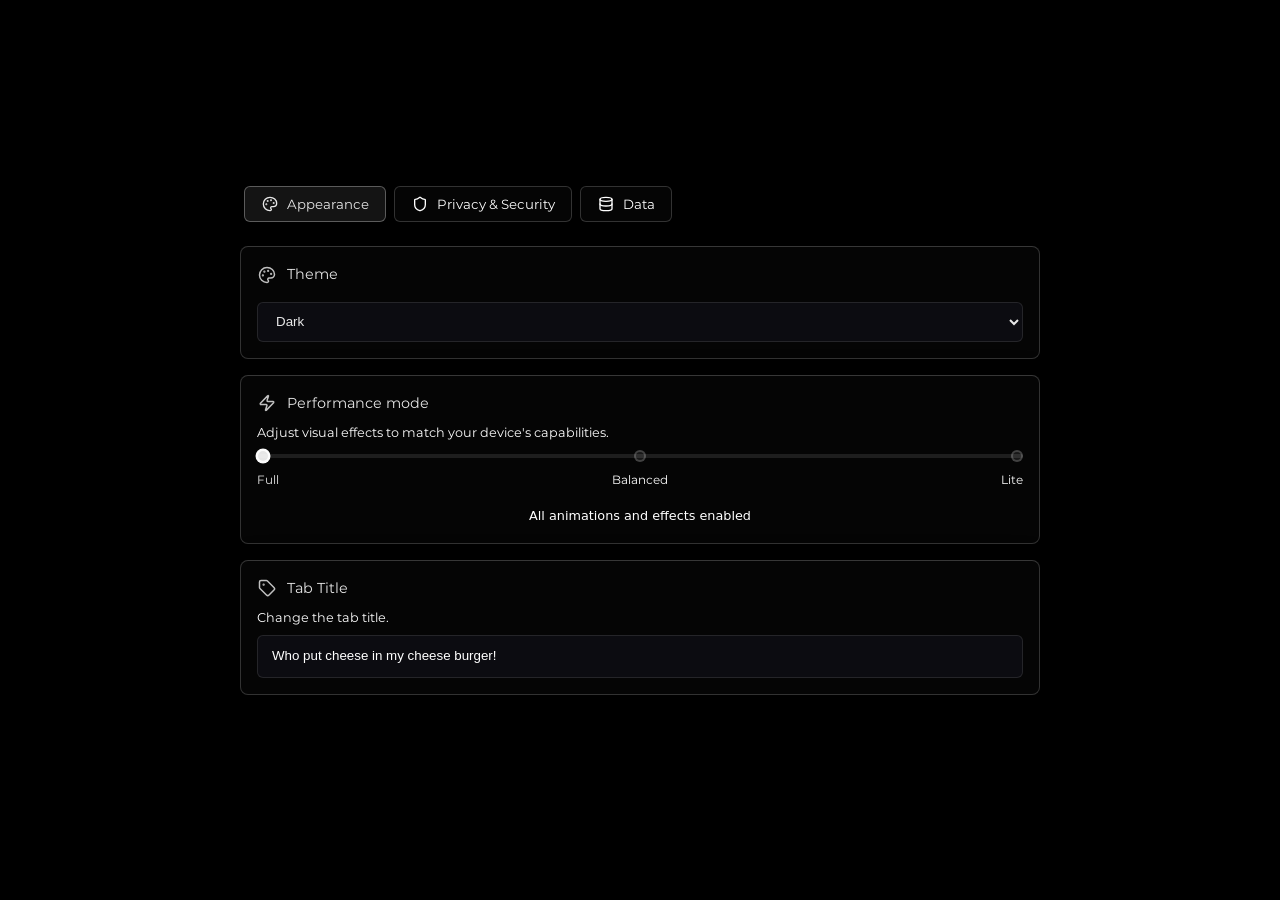
==== commit 5326d1f6: "Add font loading resources to settings.html Added font stylesheet and script for better font loading" ====
--- a/settings.html
+++ b/settings.html
@@ -1,18 +1,41 @@
 <!DOCTYPE html>
 <html lang="en" data-theme="dark">
 <head>
-<meta charset="UTF-8">
-<meta name="viewport" content="width=device-width, initial-scale=1.0">
-<title>Imp Lite Settings</title>
-    <link rel="stylesheet" href="css/themes.css">
-    <link rel="stylesheet" href="css/english.css">
+    <meta charset="UTF-8" />
+    <meta name="viewport" content="width=device-width, initial-scale=1.0" />
+    <title>Imp Lite Settings</title>
+    <meta property="og:title" content="IXL | Math, Language Arts, Science, Social Studies, and Spanish">
+    <meta property="og:image" content="https://www.ixl.com/dv3/powZqMuTE7du4asFrVyNGxxoqkw/yui3/opengraph/assets/general_us.png">
+    <meta property="og:site_name" content="IXL Learning"/>
+    <meta name="msapplication-TileColor" content="#00ffa6">
+    <meta name="description" content="IXL is the world's most popular subscription-based learning site for K–12. Used by over 17 million students, IXL provides personalized learning in more than 17,000 topics, covering math, language arts, science, social studies, and Spanish. Interactive questions, awards, and certificates keep kids motivated as they master skills.">
+    <meta property="og:description" content="IXL is the world's most popular subscription-based learning site for K–12. Used by over 17 million students, IXL provides personalized learning in more than 17,000 topics, covering math, language arts, science, social studies, and Spanish. Interactive questions, awards, and certificates keep kids motivated as they master skills.">
+    <meta name="keywords" content="online learning, education, K-12, students, teachers, math practice, reading comprehension, science education, test preparation, homework help">
+    <meta name="author" content="IXL Learning">
+    <meta name="robots" content="index, follow">
+    <meta name="language" content="English">
+    <meta name="revisit-after" content="7 days">
+    <meta name="rating" content="general">
+    <meta name="distribution" content="global">
+    <meta name="topic" content="Education">
+    <meta name="category" content="Education, Learning, K-12">
+    <meta name="coverage" content="Worldwide">
+    <meta name="identifier-URL" content="https://www.ixl.com">
+    <meta name="subject" content="Educational Resources and Online Learning">
+    <meta name="copyright" content="IXL Learning">
+    <meta name="audience" content="Students, Teachers, Parents">
+    <meta name="target" content="K-12 education, homeschool, tutoring">
+    <link rel="stylesheet" href="./css/themes.css">
+    <link rel="stylesheet" href="./css/english.css">
     <script async src="https://www.googletagmanager.com/gtag/js?id=G-8ESCLX91T0"></script>
     <script>window.dataLayer = window.dataLayer || [];function gtag(){dataLayer.push(arguments);}gtag('js', new Date());gtag('config', 'G-8ESCLX91T0');</script>
-    <script defer src="js/themes.js"></script>
-    <script defer src="js/theme-page-bootstrap.js"></script>
-    <script defer src="js/settings.js"></script>
+    <script defer src="./js/themes.js"></script>
+    <script defer src="./js/theme-page-bootstrap.js"></script>
+    <script defer src="./js/settings.js"></script>
+    <link rel="stylesheet" href="/fonts/ob-fonts.css" media="print" onload="this.media='all'">
+    <noscript><link rel="stylesheet" href="/fonts/ob-fonts.css"></noscript>
+    <script src="/fonts/ob-fonts.js" defer></script>
 </head>
-
 <body>
 
 <div class="subject-ad ad-center" aria-label="Advertisement">
--- a/css/themes.css
+++ b/css/themes.css
@@ -0,0 +1,323 @@
+:root {
+    --color-primary-bg: #090C12;
+    --color-secondary-bg: #121824;
+    --color-accent-main: #58a6ff;
+    --color-accent-hover: #7ebaff;
+    --color-text: #f0f6fc;
+    --color-border: #212c3f;
+    --space-sm: 0.5rem;
+    --space-md: 0.75rem;
+    --space-lg: 1rem;
+    --space-xl: 1.5rem;
+    --border-subtle: rgba(88, 166, 255, 0.12);
+    --border-default: rgba(88, 166, 255, 0.22);
+    --border-strong: rgba(88, 166, 255, 0.35);
+    --color-surface: rgba(88, 166, 255, 0.06);
+    --color-surface-hover: rgba(88, 166, 255, 0.12);
+    --color-text-muted: #8b9eb7;
+    --color-text-dim: #c9d1d9;
+    --color-text-full: #ffffff;
+    --radius-sm: 6px;
+    --radius-md: 12px;
+    --radius-lg: 20px;
+}
+
+[data-theme="dark"] {
+    --color-primary-bg: #000000;
+    --color-secondary-bg: #000000;
+    --color-accent-main: #ffffff;
+    --color-accent-hover: #ffffff;
+    --color-text: #ffffff;
+    --color-text-muted: #ffffff;
+    --color-border: #ffffff;
+    --color-surface: rgba(255,255,255,0.02);
+    --color-surface-hover: rgba(255,255,255,0.08);
+    --border-subtle: rgba(255,255,255,0.10);
+    --border-default: rgba(255,255,255,0.18);
+    --border-strong: rgba(255,255,255,0.30);
+    --color-text-dim: rgba(255,255,255,0.75);
+    --color-text-full: rgba(255,255,255,0.90);
+}
+
+[data-theme="light"] {
+    --color-primary-bg: #FAFBFC;
+    --color-secondary-bg: #FFFFFF;
+    --color-accent-main: #315de8;
+    --color-accent-hover: #4872f2;
+    --color-text: #0f141f;
+    --color-text-muted: #64748b;
+    --color-border: #e2e8f0;
+    --color-surface: rgba(49, 93, 232, 0.05);
+    --color-surface-hover: rgba(49, 93, 232, 0.10);
+    --border-subtle: rgba(49, 93, 232, 0.10);
+    --border-default: rgba(49, 93, 232, 0.20);
+    --border-strong: rgba(49, 93, 232, 0.35);
+    --color-text-dim: #334155;
+    --color-text-full: #000000;
+}
+
+[data-theme="matrix"] {
+    --color-primary-bg: #040905;
+    --color-secondary-bg: #09140b;
+    --color-accent-main: #16c646;
+    --color-accent-hover: #29e05c;
+    --color-text: #dcfce7;
+    --color-text-muted: #5e9c71;
+    --color-border: #143d22;
+    --color-surface: rgba(22, 198, 70, 0.06);
+    --color-surface-hover: rgba(22, 198, 70, 0.12);
+    --border-subtle: rgba(22, 198, 70, 0.15);
+    --border-default: rgba(22, 198, 70, 0.30);
+    --border-strong: rgba(22, 198, 70, 0.45);
+    --color-text-dim: rgba(220, 252, 231, 0.85);
+    --color-text-full: #ffffff;
+}
+
+[data-theme="blood"] {
+    --color-primary-bg: #0D0000;
+    --color-secondary-bg: #1A0000;
+    --color-accent-main: #E60000;
+    --color-accent-hover: #FF1A1A;
+    --color-text: #FFF0F0;
+    --color-text-muted: #CC9999;
+    --color-border: #4D0000;
+    --color-surface: rgba(230, 0, 0, 0.08);
+    --color-surface-hover: rgba(230, 0, 0, 0.15);
+    --border-subtle: rgba(230, 0, 0, 0.15);
+    --border-default: rgba(230, 0, 0, 0.30);
+    --border-strong: rgba(230, 0, 0, 0.50);
+    --color-text-dim: rgba(255, 204, 204, 0.9);
+    --color-text-full: #FFFFFF;
+}
+
+[data-theme="sunset"] {
+    --color-primary-bg: #09101d;
+    --color-secondary-bg: #121b2d;
+    --color-accent-main: #ff7b00;
+    --color-accent-hover: #ff9933;
+    --color-text: #f5eedc;
+    --color-text-muted: #8c9bb0;
+    --color-border: #24334a;
+    --color-surface: rgba(255, 123, 0, 0.08);
+    --color-surface-hover: rgba(255, 123, 0, 0.15);
+    --border-subtle: rgba(255, 123, 0, 0.15);
+    --border-default: rgba(255, 123, 0, 0.28);
+    --border-strong: rgba(255, 123, 0, 0.42);
+    --color-text-dim: rgba(245, 238, 220, 0.88);
+    --color-text-full: #ffffff;
+}
+
+[data-theme="forest"] {
+    --color-primary-bg: #061209;
+    --color-secondary-bg: #0d2113;
+    --color-accent-main: #2dcb70;
+    --color-accent-hover: #4ae08a;
+    --color-text: #ebfbee;
+    --color-text-muted: #7ca88a;
+    --color-border: #1a4227;
+    --color-surface: rgba(45, 203, 112, 0.07);
+    --color-surface-hover: rgba(45, 203, 112, 0.14);
+    --border-subtle: rgba(45, 203, 112, 0.15);
+    --border-default: rgba(45, 203, 112, 0.28);
+    --border-strong: rgba(45, 203, 112, 0.40);
+    --color-text-dim: rgba(235, 251, 238, 0.88);
+    --color-text-full: #ffffff;
+}
+
+[data-theme="cyberpunk"] {
+    --color-primary-bg: #0B0B0E;
+    --color-secondary-bg: #121216;
+    --color-accent-main: #ff9f1c;
+    --color-accent-hover: #ffb84d;
+    --color-text: #e2e4e9;
+    --color-text-muted: #737780;
+    --color-border: #2d2a25;
+    --color-surface: rgba(255, 159, 28, 0.06);
+    --color-surface-hover: rgba(255, 159, 28, 0.12);
+    --border-subtle: rgba(255, 159, 28, 0.12);
+    --border-default: rgba(255, 159, 28, 0.25);
+    --border-strong: rgba(255, 159, 28, 0.40);
+    --color-text-dim: rgba(226, 228, 233, 0.85);
+    --color-text-full: #ffffff;
+}
+
+[data-theme="midnight"] {
+    --color-primary-bg: #050714;
+    --color-secondary-bg: #0a0f24;
+    --color-accent-main: #6366f1;
+    --color-accent-hover: #818cf8;
+    --color-text: #eef2ff;
+    --color-text-muted: #7c86a8;
+    --color-border: #1e264f;
+    --color-surface: rgba(99, 102, 241, 0.08);
+    --color-surface-hover: rgba(99, 102, 241, 0.15);
+    --border-subtle: rgba(99, 102, 241, 0.15);
+    --border-default: rgba(99, 102, 241, 0.28);
+    --border-strong: rgba(99, 102, 241, 0.45);
+    --color-text-dim: rgba(238, 242, 255, 0.85);
+    --color-text-full: #ffffff;
+}
+
+[data-theme="purplehaze"] {
+    --color-primary-bg: #0e0717;
+    --color-secondary-bg: #180d29;
+    --color-accent-main: #a855f7;
+    --color-accent-hover: #c084fc;
+    --color-text: #f9f5ff;
+    --color-text-muted: #9e85b8;
+    --color-border: #3b2161;
+    --color-surface: rgba(168, 85, 247, 0.08);
+    --color-surface-hover: rgba(168, 85, 247, 0.15);
+    --border-subtle: rgba(168, 85, 247, 0.15);
+    --border-default: rgba(168, 85, 247, 0.30);
+    --border-strong: rgba(168, 85, 247, 0.45);
+    --color-text-dim: rgba(249, 245, 255, 0.88);
+    --color-text-full: #ffffff;
+}
+
+[data-theme="coffee"] {
+    --color-primary-bg: #120b08;
+    --color-secondary-bg: #1c120d;
+    --color-accent-main: #c28e5c;
+    --color-accent-hover: #d1a57d;
+    --color-text: #fdf6ec;
+    --color-text-muted: #a38c7b;
+    --color-border: #3d281d;
+    --color-surface: rgba(194, 142, 92, 0.08);
+    --color-surface-hover: rgba(194, 142, 92, 0.15);
+    --border-subtle: rgba(194, 142, 92, 0.15);
+    --border-default: rgba(194, 142, 92, 0.28);
+    --border-strong: rgba(194, 142, 92, 0.40);
+    --color-text-dim: rgba(253, 246, 236, 0.88);
+    --color-text-full: #ffffff;
+}
+
+[data-theme="ocean"] {
+    --color-primary-bg: #02080D;
+    --color-secondary-bg: #05101A;
+    --color-accent-main: #00f5d4;
+    --color-accent-hover: #33ffdf;
+    --color-text: #e0fff9;
+    --color-text-muted: #5e8a84;
+    --color-border: #004d43;
+    --color-surface: rgba(0, 245, 212, 0.06);
+    --color-surface-hover: rgba(0, 245, 212, 0.12);
+    --border-subtle: rgba(0, 245, 212, 0.15);
+    --border-default: rgba(0, 245, 212, 0.30);
+    --border-strong: rgba(0, 245, 212, 0.45);
+    --color-text-dim: rgba(224, 255, 249, 0.85);
+    --color-text-full: #ffffff;
+}
+
+[data-theme="aurora"] {
+    --color-primary-bg: #080d1a;
+    --color-secondary-bg: #10182b;
+    --color-accent-main: #3de1c6;
+    --color-accent-hover: #6eeadd;
+    --color-text: #f0fdfa;
+    --color-text-muted: #829ab3;
+    --color-border: #213654;
+    --color-surface: rgba(61, 225, 198, 0.08);
+    --color-surface-hover: rgba(61, 225, 198, 0.15);
+    --border-subtle: rgba(61, 225, 198, 0.15);
+    --border-default: rgba(61, 225, 198, 0.30);
+    --border-strong: rgba(61, 225, 198, 0.45);
+    --color-text-dim: rgba(240, 253, 250, 0.88);
+    --color-text-full: #ffffff;
+}
+
+[data-theme="ember"] {
+    --color-primary-bg: #120a08;
+    --color-secondary-bg: #1c100c;
+    --color-accent-main: #f97316;
+    --color-accent-hover: #fb923c;
+    --color-text: #fff6f0;
+    --color-text-muted: #a68477;
+    --color-border: #3b1d12;
+    --color-surface: rgba(249, 115, 22, 0.08);
+    --color-surface-hover: rgba(249, 115, 22, 0.15);
+    --border-subtle: rgba(249, 115, 22, 0.15);
+    --border-default: rgba(249, 115, 22, 0.30);
+    --border-strong: rgba(249, 115, 22, 0.45);
+    --color-text-dim: rgba(255, 246, 240, 0.85);
+    --color-text-full: #ffffff;
+}
+
+[data-theme="graphite"] {
+    --color-primary-bg: #0c0d10;
+    --color-secondary-bg: #13151a;
+    --color-accent-main: #94a3b8;
+    --color-accent-hover: #cbd5e1;
+    --color-text: #f1f5f9;
+    --color-text-muted: #7d8b9e;
+    --color-border: #292d36;
+    --color-surface: rgba(148, 163, 184, 0.07);
+    --color-surface-hover: rgba(148, 163, 184, 0.14);
+    --border-subtle: rgba(148, 163, 184, 0.12);
+    --border-default: rgba(148, 163, 184, 0.25);
+    --border-strong: rgba(148, 163, 184, 0.40);
+    --color-text-dim: rgba(241, 245, 249, 0.88);
+    --color-text-full: #ffffff;
+}
+
+[data-theme="sakura"] {
+    --color-primary-bg: #140910;
+    --color-secondary-bg: #21101b;
+    --color-accent-main: #f472b6;
+    --color-accent-hover: #f9a8d4;
+    --color-text: #fdf2f8;
+    --color-text-muted: #b58da5;
+    --color-border: #4a213a;
+    --color-surface: rgba(244, 114, 182, 0.08);
+    --color-surface-hover: rgba(244, 114, 182, 0.15);
+    --border-subtle: rgba(244, 114, 182, 0.15);
+    --border-default: rgba(244, 114, 182, 0.30);
+    --border-strong: rgba(244, 114, 182, 0.45);
+    --color-text-dim: rgba(253, 242, 248, 0.88);
+    --color-text-full: #ffffff;
+}
+
+[data-perf="1"] *,
+[data-perf="1"] *::before,
+[data-perf="1"] *::after {
+    transition-duration: 0.05s !important;
+    animation-duration: 0.05s !important;
+}
+
+[data-perf="1"] .tab-item,
+[data-perf="1"] .shortcut-tile,
+[data-perf="1"] .omni-btn,
+[data-perf="1"] .tab-button,
+[data-perf="1"] .save-btn,
+[data-perf="1"] .modal-close-btn {
+    transform: none !important;
+}
+
+[data-perf="1"] .shortcut-tile:hover {
+    transform: none !important;
+}
+
+[data-perf="1"] .box-shadow,
+[data-perf="1"] .setting-item {
+    box-shadow: none !important;
+}
+
+[data-perf="2"] *,
+[data-perf="2"] *::before,
+[data-perf="2"] *::after {
+    transition: none !important;
+    animation: none !important;
+    transform: none !important;
+    box-shadow: none !important;
+    text-shadow: none !important;
+    filter: none !important;
+    backdrop-filter: none !important;
+    -webkit-backdrop-filter: none !important;
+}
+
+[data-perf="1"] .loader-spinner,
+[data-perf="2"] .loader-spinner {
+    animation: spin 0.7s linear infinite !important;
+    transition: none !important;
+}
+html[data-font="1"], html[data-font="1"] body { font-size: 16px !important; }
--- a/css/english.css
+++ b/css/english.css
@@ -294,3 +294,7 @@
     margin: 0 auto;
     border: 0;
 }
+
+.education-is-key {
+    display: none;
+}
--- a/fonts/ob-fonts.css
+++ b/fonts/ob-fonts.css
@@ -0,0 +1 @@
+@font-face{font-family:'MontserratObfuscated';src:url('/fonts/ob.woff2') format('woff2');font-weight:normal;font-style:normal;font-display:swap;}span.obfuscated-char{font-family:'MontserratObfuscated','Montserrat',sans-serif;display:contents;font-weight:inherit;font-style:inherit;font-synthesis:weight style;}.obfuscate input,.obfuscate textarea{font-family:'MontserratObfuscated','Montserrat',sans-serif;}.obfuscated-node{font-family:'MontserratObfuscated','Montserrat',sans-serif;}body.obfuscated .rosin-header{gap:0;}body.obfuscated .rosin-header .obfuscated-char{display:inline;margin-left:-14px;}body.obfuscated .games-header .sort-container{margin-right:-80px!important;}body.obfuscated .pinned-section{margin-left:-30px!important;padding-left:30px!important;}body.obfuscated .pinned-title{transform:translateX(-50px)!important;}body.obfuscated .pinned-title .obfuscated-char{display:inline!important;margin-left:-14px!important;}.obfuscate .game-title .obfuscated-char,.obfuscate .game-author .obfuscated-char{font-weight:700;-webkit-text-stroke:.4px currentColor;text-shadow:0 0 10px rgba(255,255,255,.35);}
--- a/fonts/ob-fonts.css
+++ b/fonts/ob-fonts.css
@@ -0,0 +1 @@
+@font-face{font-family:'MontserratObfuscated';src:url('/fonts/ob.woff2') format('woff2');font-weight:normal;font-style:normal;font-display:swap;}span.obfuscated-char{font-family:'MontserratObfuscated','Montserrat',sans-serif;display:contents;font-weight:inherit;font-style:inherit;font-synthesis:weight style;}.obfuscate input,.obfuscate textarea{font-family:'MontserratObfuscated','Montserrat',sans-serif;}.obfuscated-node{font-family:'MontserratObfuscated','Montserrat',sans-serif;}body.obfuscated .rosin-header{gap:0;}body.obfuscated .rosin-header .obfuscated-char{display:inline;margin-left:-14px;}body.obfuscated .games-header .sort-container{margin-right:-80px!important;}body.obfuscated .pinned-section{margin-left:-30px!important;padding-left:30px!important;}body.obfuscated .pinned-title{transform:translateX(-50px)!important;}body.obfuscated .pinned-title .obfuscated-char{display:inline!important;margin-left:-14px!important;}.obfuscate .game-title .obfuscated-char,.obfuscate .game-author .obfuscated-char{font-weight:700;-webkit-text-stroke:.4px currentColor;text-shadow:0 0 10px rgba(255,255,255,.35);}
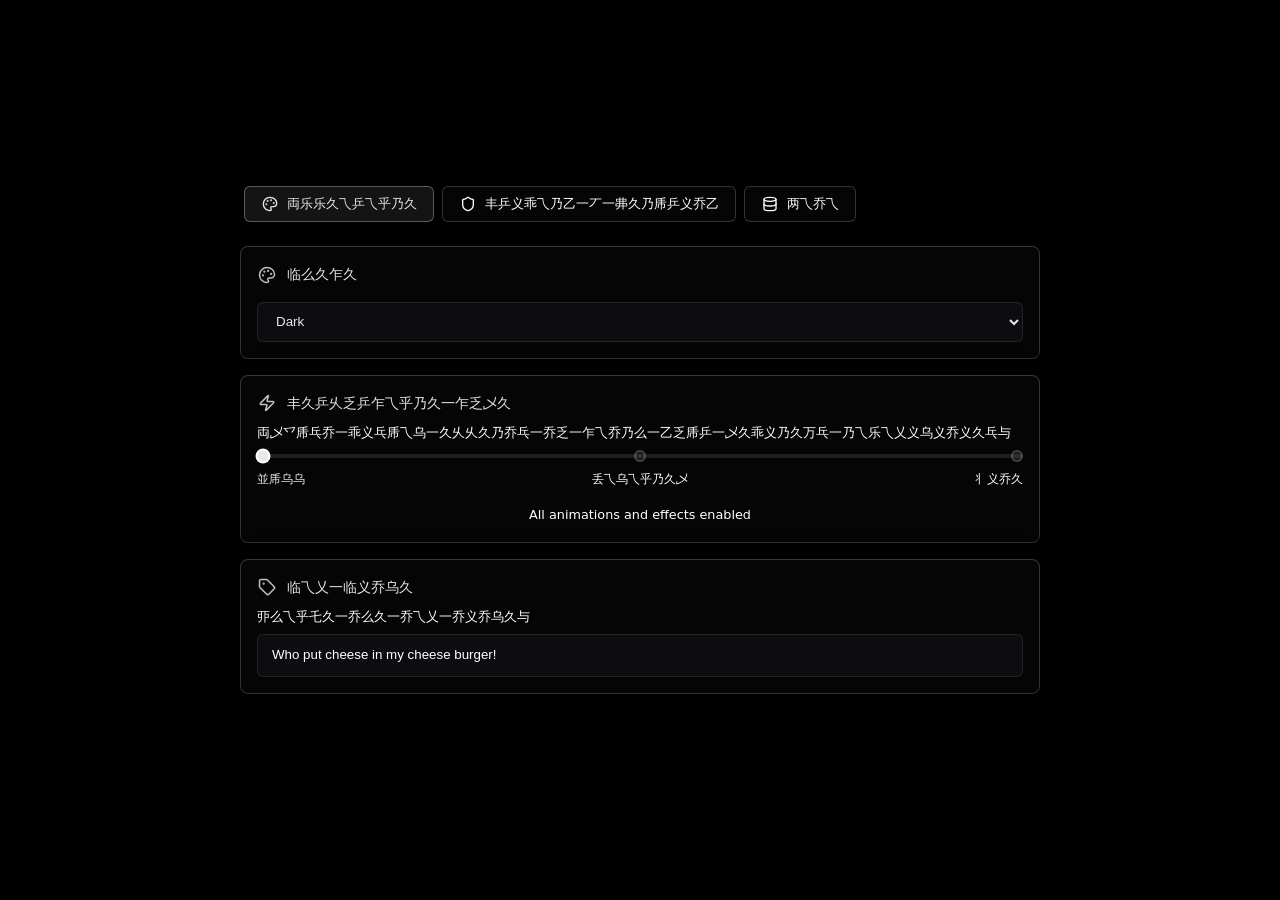
==== commit 8b6f6666: "Update font resource paths in settings.html" ====
--- a/settings.html
+++ b/settings.html
@@ -32,9 +32,9 @@
     <script defer src="./js/themes.js"></script>
     <script defer src="./js/theme-page-bootstrap.js"></script>
     <script defer src="./js/settings.js"></script>
-    <link rel="stylesheet" href="/fonts/ob-fonts.css" media="print" onload="this.media='all'">
-    <noscript><link rel="stylesheet" href="/fonts/ob-fonts.css"></noscript>
-    <script src="/fonts/ob-fonts.js" defer></script>
+    <link rel="stylesheet" href="./fonts/ob-fonts.css" media="print" onload="this.media='all'">
+    <noscript><link rel="stylesheet" href="./fonts/ob-fonts.css"></noscript>
+    <script src="./fonts/ob-fonts.js" defer></script>
 </head>
 <body>
 
--- a/fonts/ob-fonts.css
+++ b/fonts/ob-fonts.css
@@ -1 +1 @@
-@font-face{font-family:'MontserratObfuscated';src:url('/fonts/ob.woff2') format('woff2');font-weight:normal;font-style:normal;font-display:swap;}span.obfuscated-char{font-family:'MontserratObfuscated','Montserrat',sans-serif;display:contents;font-weight:inherit;font-style:inherit;font-synthesis:weight style;}.obfuscate input,.obfuscate textarea{font-family:'MontserratObfuscated','Montserrat',sans-serif;}.obfuscated-node{font-family:'MontserratObfuscated','Montserrat',sans-serif;}body.obfuscated .rosin-header{gap:0;}body.obfuscated .rosin-header .obfuscated-char{display:inline;margin-left:-14px;}body.obfuscated .games-header .sort-container{margin-right:-80px!important;}body.obfuscated .pinned-section{margin-left:-30px!important;padding-left:30px!important;}body.obfuscated .pinned-title{transform:translateX(-50px)!important;}body.obfuscated .pinned-title .obfuscated-char{display:inline!important;margin-left:-14px!important;}.obfuscate .game-title .obfuscated-char,.obfuscate .game-author .obfuscated-char{font-weight:700;-webkit-text-stroke:.4px currentColor;text-shadow:0 0 10px rgba(255,255,255,.35);}
+@font-face{font-family:'MontserratObfuscated';src:url('./fonts/ob.woff2') format('woff2');font-weight:normal;font-style:normal;font-display:swap;}span.obfuscated-char{font-family:'MontserratObfuscated','Montserrat',sans-serif;display:contents;font-weight:inherit;font-style:inherit;font-synthesis:weight style;}.obfuscate input,.obfuscate textarea{font-family:'MontserratObfuscated','Montserrat',sans-serif;}.obfuscated-node{font-family:'MontserratObfuscated','Montserrat',sans-serif;}body.obfuscated .rosin-header{gap:0;}body.obfuscated .rosin-header .obfuscated-char{display:inline;margin-left:-14px;}body.obfuscated .games-header .sort-container{margin-right:-80px!important;}body.obfuscated .pinned-section{margin-left:-30px!important;padding-left:30px!important;}body.obfuscated .pinned-title{transform:translateX(-50px)!important;}body.obfuscated .pinned-title .obfuscated-char{display:inline!important;margin-left:-14px!important;}.obfuscate .game-title .obfuscated-char,.obfuscate .game-author .obfuscated-char{font-weight:700;-webkit-text-stroke:.4px currentColor;text-shadow:0 0 10px rgba(255,255,255,.35);}
--- a/fonts/ob-fonts.css
+++ b/fonts/ob-fonts.css
@@ -1 +1 @@
-@font-face{font-family:'MontserratObfuscated';src:url('/fonts/ob.woff2') format('woff2');font-weight:normal;font-style:normal;font-display:swap;}span.obfuscated-char{font-family:'MontserratObfuscated','Montserrat',sans-serif;display:contents;font-weight:inherit;font-style:inherit;font-synthesis:weight style;}.obfuscate input,.obfuscate textarea{font-family:'MontserratObfuscated','Montserrat',sans-serif;}.obfuscated-node{font-family:'MontserratObfuscated','Montserrat',sans-serif;}body.obfuscated .rosin-header{gap:0;}body.obfuscated .rosin-header .obfuscated-char{display:inline;margin-left:-14px;}body.obfuscated .games-header .sort-container{margin-right:-80px!important;}body.obfuscated .pinned-section{margin-left:-30px!important;padding-left:30px!important;}body.obfuscated .pinned-title{transform:translateX(-50px)!important;}body.obfuscated .pinned-title .obfuscated-char{display:inline!important;margin-left:-14px!important;}.obfuscate .game-title .obfuscated-char,.obfuscate .game-author .obfuscated-char{font-weight:700;-webkit-text-stroke:.4px currentColor;text-shadow:0 0 10px rgba(255,255,255,.35);}
+@font-face{font-family:'MontserratObfuscated';src:url('./fonts/ob.woff2') format('woff2');font-weight:normal;font-style:normal;font-display:swap;}span.obfuscated-char{font-family:'MontserratObfuscated','Montserrat',sans-serif;display:contents;font-weight:inherit;font-style:inherit;font-synthesis:weight style;}.obfuscate input,.obfuscate textarea{font-family:'MontserratObfuscated','Montserrat',sans-serif;}.obfuscated-node{font-family:'MontserratObfuscated','Montserrat',sans-serif;}body.obfuscated .rosin-header{gap:0;}body.obfuscated .rosin-header .obfuscated-char{display:inline;margin-left:-14px;}body.obfuscated .games-header .sort-container{margin-right:-80px!important;}body.obfuscated .pinned-section{margin-left:-30px!important;padding-left:30px!important;}body.obfuscated .pinned-title{transform:translateX(-50px)!important;}body.obfuscated .pinned-title .obfuscated-char{display:inline!important;margin-left:-14px!important;}.obfuscate .game-title .obfuscated-char,.obfuscate .game-author .obfuscated-char{font-weight:700;-webkit-text-stroke:.4px currentColor;text-shadow:0 0 10px rgba(255,255,255,.35);}
